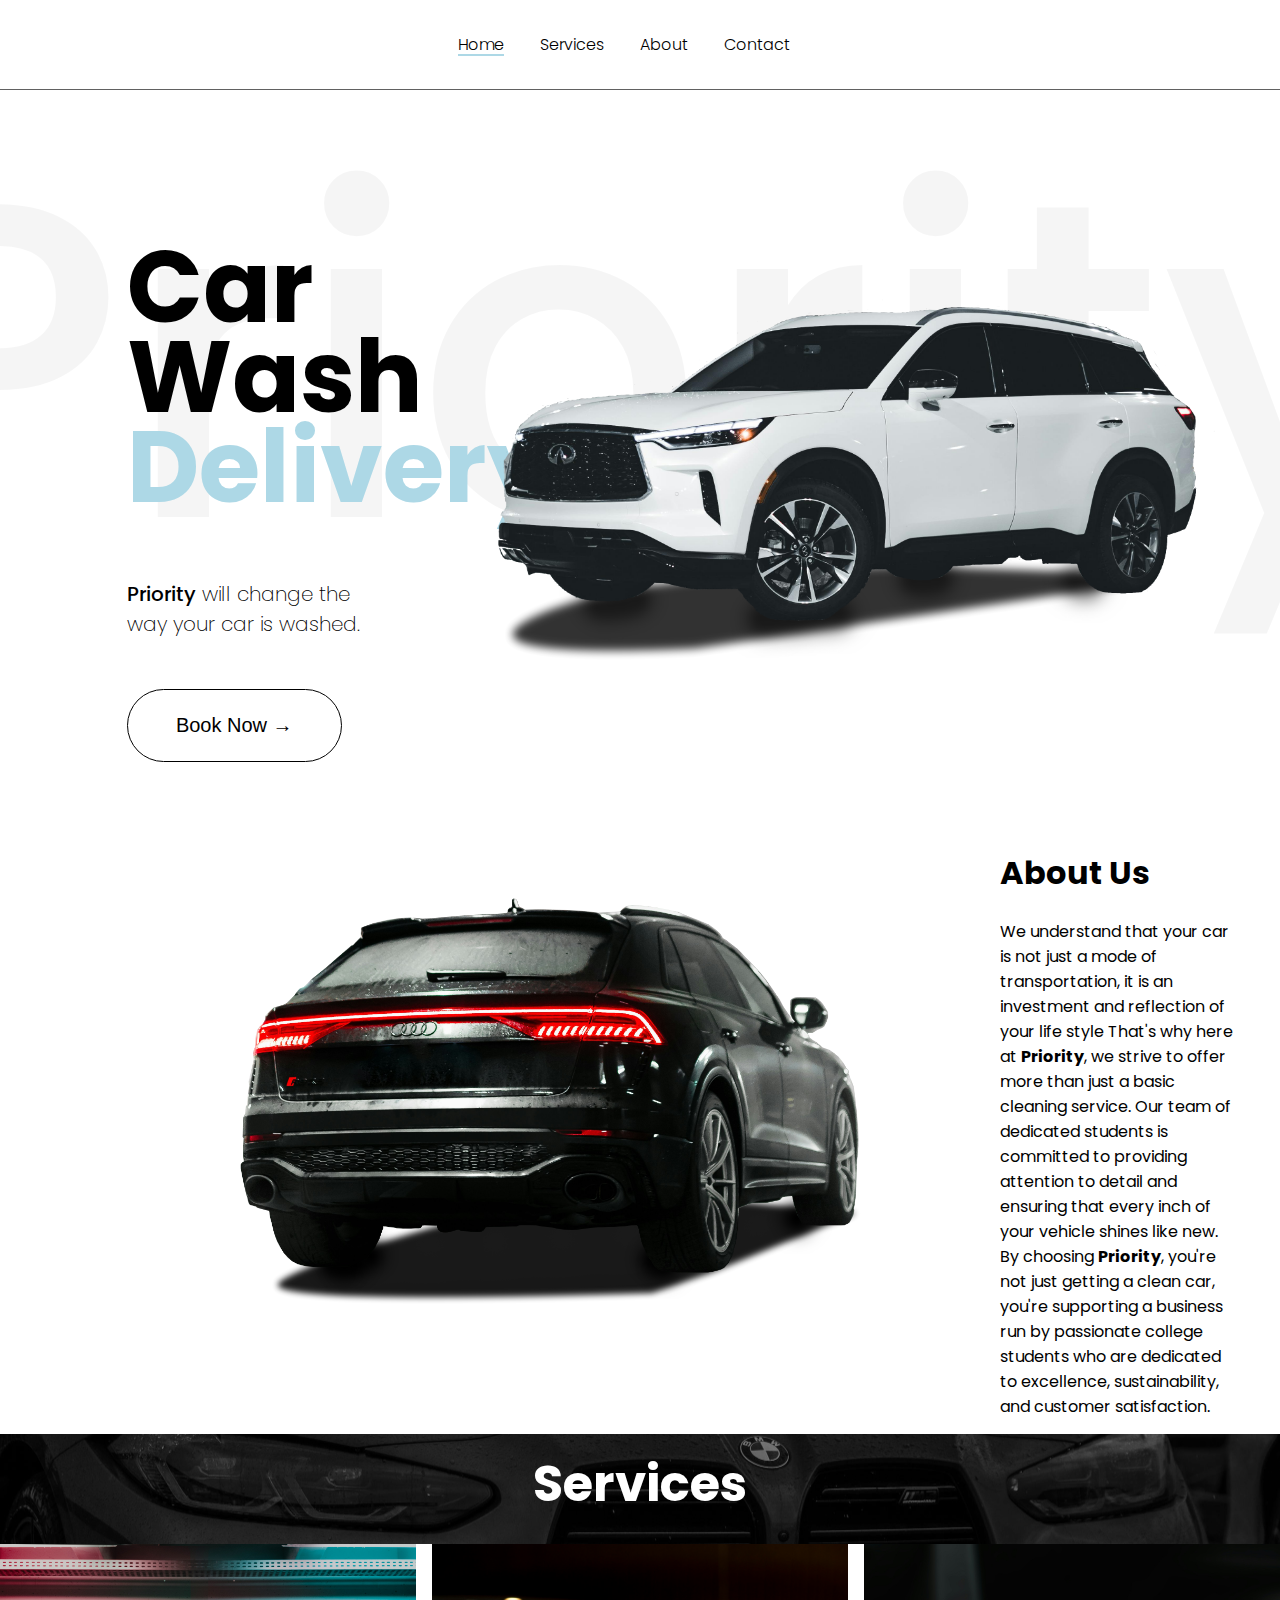
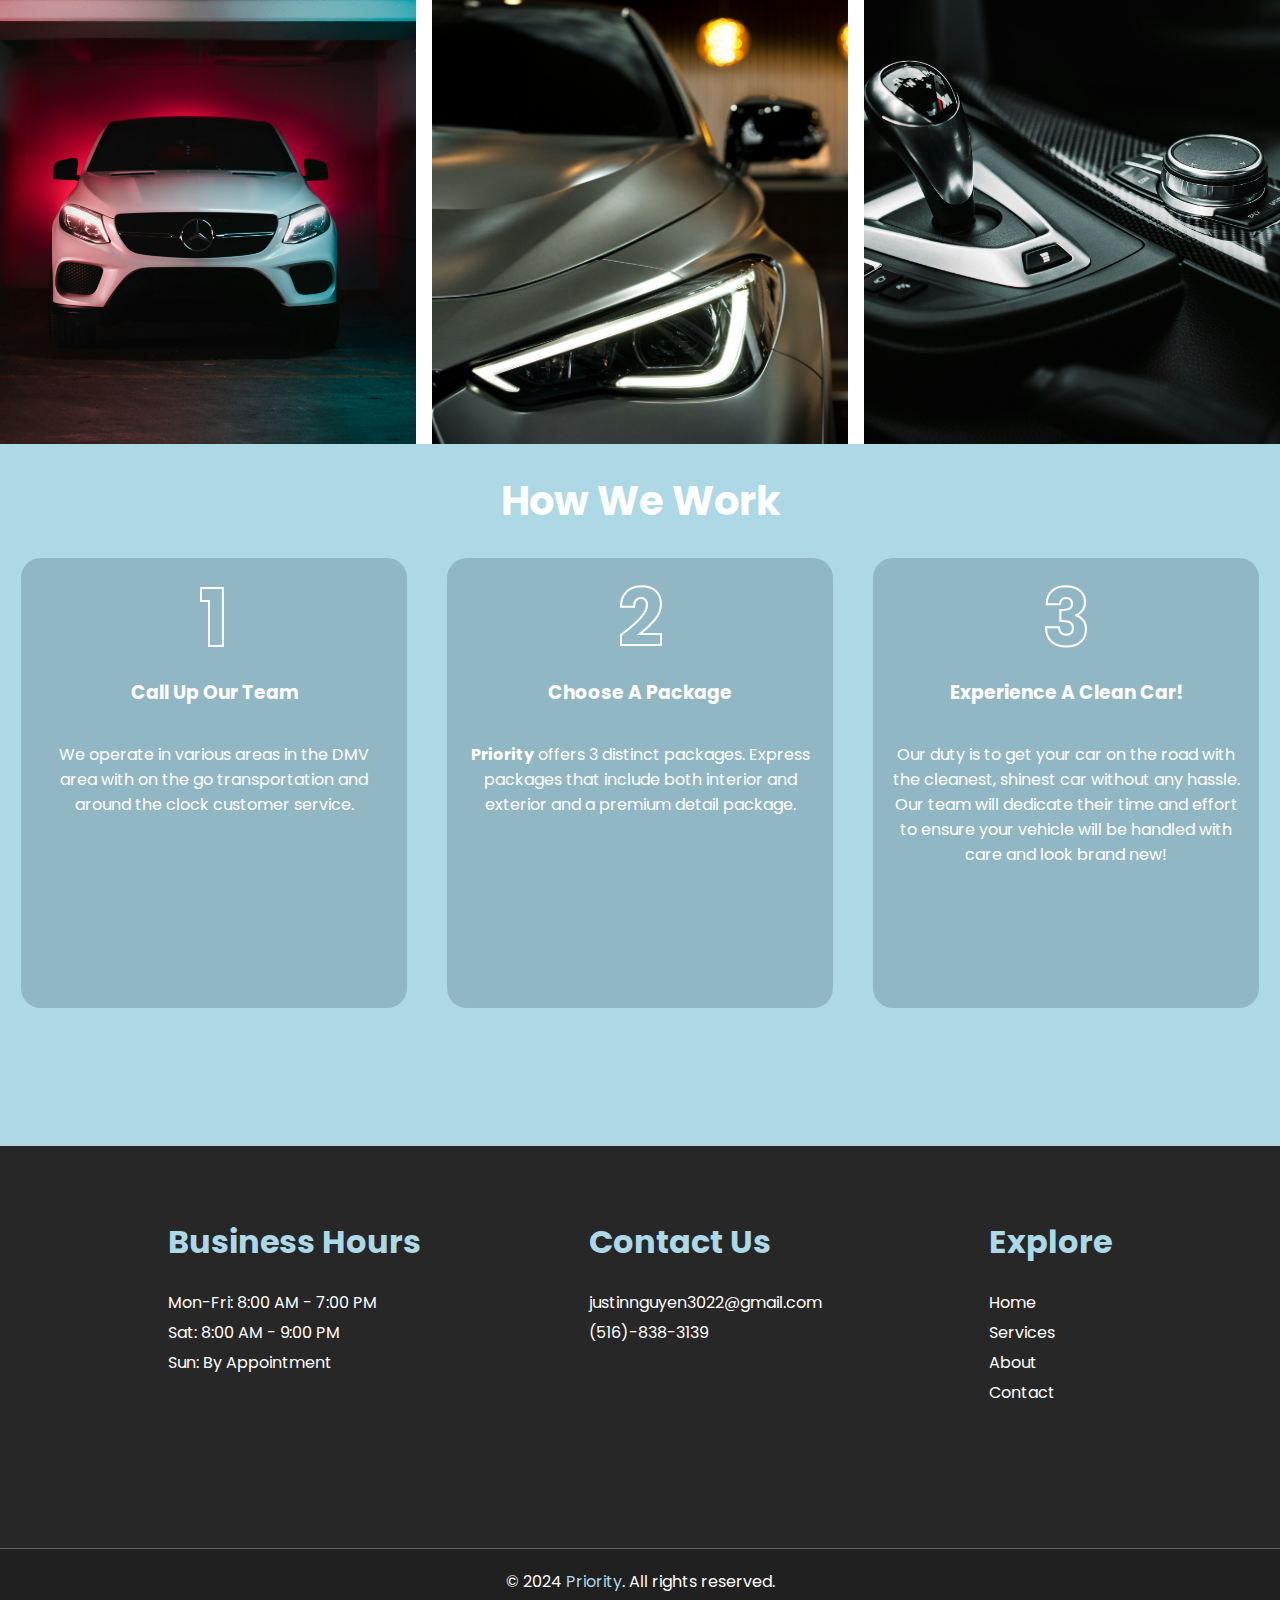
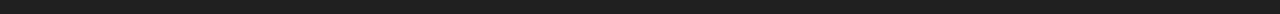
==== index.html @ 7d5b8ecb "Add files via upload" ====
<!DOCTYPE html>
<html lang="en">
<head>
    <meta charset="UTF-8">
    <meta name="viewport" content="width=device-width, initial-scale=1.0">
    <title>Priority Wash</title>
    <link rel="preconnect" href="https://fonts.googleapis.com">
    <link rel="preconnect" href="https://fonts.gstatic.com" crossorigin>
    <link href="https://fonts.googleapis.com/css2?family=Poppins:ital,wght@0,100;0,200;0,300;0,400;0,500;0,600;0,700;0,800;0,900;1,100;1,200;1,300;1,400;1,500;1,600;1,700;1,800;1,900&display=swap" rel="stylesheet">
    <link rel="stylesheet" href="styles.css">
</head>
<body>
    <header class="header">
        <div class="background-text">Priority</div>
        <nav>
            <ul>
                <li class="current"><a href="index.html">Home</a></li>
                <li><a href="pages/service.html">Services</a></li>
                <li><a href="pages/Gallery.html"> About</a></li>
                <li><a href="pages/conatct.html"> Contact</a></li>
            </ul>
        </nav>
        <div class="line"></div>
        <div class="header-container">
            <div class = "header-item">
                <h1>
                    Car Wash <br><span class="delivery-text">Delivery</span>
                </h1>
                <p>
                    <span class="priority">Priority</span> will change the <br>way your car is washed.
                </p>
                <button class="book"> 
                    Book Now &rarr;
                </button>
            </div>
            <div class="header-item">
                <img src="Assets/white-front.png" alt="">
            </div>
        </div>
    </header>
    <section class="about">
        <div class="about-container">
            <div class="about-item">
                <img src="Assets/about-2.png" alt="">
            </div>
            <div class="about-item">
                <h1>
                    About Us
                </h1>
                <p>
                    We understand that your car is not just a mode of transportation, it is an investment and reflection of your life style 
            That's why here at <strong>Priority</strong>, we strive to offer more than just a basic cleaning service. Our team of dedicated students is committed to providing attention to detail and ensuring that every inch of your vehicle shines like new.
            By choosing <Strong>Priority</Strong>, you're not just getting a clean car, you're supporting a business run by passionate college students who are dedicated to excellence, sustainability, and customer satisfaction.
                </p>
            </div>
        </div>
    </section>
    <section class="services">
        <div class="services-header">
            <div class="services-overlay">
                <h1>
                    Services
                </h1>
            </div>
        </div>
        <div class="services-container">
            <div class="services-wrapper">
                <img src="Assets/service1.jpg" alt="">
                <div class="s-overlay">Express Exterior</div>
            </div>
            <div class="services-wrapper">
                <img src="Assets/service2.jpg" alt="">
                <div class="s-overlay">Express Interior</div>
            </div>
            <div class="services-wrapper">
                <img src="Assets/service3.jpg" alt="">
                <div class="s-overlay">Detail</div>
            </div>
        </div>
    </section>
    <section class="process">
        <h1>
            How We Work
        </h1>
        <div class="process-container">
            <div class="process-item">
                <h2>
                    1
                </h2>
                <h3>
                    Call Up Our Team
                </h3>
                <p>
                    We operate in various areas in the DMV area with on the go transportation and around the clock customer service.
                </p>
            </div>
            <div class="process-item">
                <h2>
                    2
                </h2>
                <h3>
                    Choose A Package
                </h3>
                <p>
                    <strong>Priority</strong> offers 3 distinct packages.  Express packages that include both interior and exterior and a premium detail package.
                </p>
            </div>
            <div class="process-item">
                <h2>
                    3
                </h2>
                <h3>
                    Experience A Clean Car!
                </h3>
                <p>
                    Our duty is to get your car on the road with the cleanest, shinest car without any hassle.  Our team will dedicate their time and effort to ensure your vehicle will be handled with care and look brand new!
                </p>
            </div>
        </div>
    </section>
    <footer>
        <div class="footer-container">
            <div class = "business">
                <h1>
                    Business Hours
                </h1>
                <p>
                    <span class="hover-footer">Mon-Fri: 8:00 AM - 7:00 PM <br></span>
                    <span class="hover-footer">Sat: 8:00 AM - 9:00 PM <br></span>
                    <span class="hover-footer">Sun: By Appointment <br></span>
                </p>
            </div>
            <div class ="contact">
                <h1>
                    Contact Us
                </h1>
                <p>
                    <span class="hover-footer">justinnguyen3022@gmail.com <br></span>
                    <span class="hover-footer">(516)-838-3139<br></span>
                </p>
            </div>
            <div class = "explore">
                <h1>
                    Explore
                </h1>
                <p>
                    <span class="hover-footer">Home</span> <br>
                    <span class="hover-footer">Services</span> <br>
                    <span class="hover-footer">About</span> <br>
                    <span class="hover-footer">Contact</span>
                </p>
            </div>
        </div>
        <div class="footer-line"></div>
        <p class="copyright">&copy; 2024 <span class="priority-footer">Priority</span>. All rights reserved.</p>
    </footer>
</body>
</html>
---- styles.css ----
body {
    background: rgb(255, 255, 255);
    color: black;
    font-family: 'Poppins', sans-serif;
    margin: 0;
    padding: 0;
}
ul {
    margin: 0;
    text-align: center;
    padding: 0;
    list-style-type: none;
    padding-bottom: 2rem;
}

li {
    display: inline-block;
    margin-right: 2rem;
    font-weight: 300;
    margin-top: 2rem;
}

ul a {
    text-decoration: none;
    color: rgb(0, 0, 0);
    position: relative;
}

ul a:hover{
    color: lightblue;
}

ul a::after {
    content: '';
    position: absolute;
    width: 100%;
    height: 2px; 
    background-color: lightblue; 
    bottom: 0;
    left: 0;
    transform: scaleX(0);
    transform-origin: bottom right;
    transition: transform 0.5s ease; 
}

ul a:hover::after {
    transform: scaleX(1);
    transform-origin: bottom left;
}

ul li.current a::after {
    transform: scaleX(1);
    transform-origin: bottom left;
}
.line{
    border-bottom: 1px solid rgb(97, 97, 97);
}
.header{
    height: 50rem;
}
.header-container{
    display: flex;
    width: 100%;
}
.header-item{
    flex:1;
    position: relative;
}
.header-item h1{
    padding-left: 30%;
    padding-top: 20%;
    font-size: 100px;
    line-height: 90px;
}
.header-item p{
    padding-left: 30%;
    font-size: 20px;
    padding-bottom: 30px;
    font-weight: 200;
}
.header-item .priority{
    font-weight: 500;
}
.header-item button{
    margin-left: 30%;
    padding: 1.5rem 3rem;
    border-radius: 3rem;
    font-weight: 200;
    font-size: 20px;
    border: 1px solid rgb(0, 0, 0);
    background-color: white;
    transition: all 0.5s;
    cursor: pointer;
}
.header-item button:hover{
    background-color: lightblue;
    color: white;
    border: none;
}
.delivery-text{
    color: lightblue;
}
.header-item img{
    width: 900px;
    padding-top: 20%;
}
.background-text {
    position: absolute;
    top: 40%;
    left: 50%;
    font-size: 450px;
    font-weight: 500;
    transform: translate(-50%, -50%);
    z-index: -1; 
    color: rgba(0, 0, 0, 0.04); 
  }

.about{
    height: 600px;
    background-color: rgb(255, 255, 255);
}
.about-container{
    display: flex;
}
.about-item{
    flex: 1;
}
.about-item h1{
    padding-top: 10%;
}
.about-item p{
    padding-right: 15%;
}
.about-item img{
    width: 1000px;
    padding: 5%;
}


.services{
    background-color: rgb(255, 255, 255);
    height: 610px;
}
.services-header{
    height: 110px;
    background-image: url(Assets/service-header.jpg);
    background-position: center;
    background-size: cover;
    filter: grayscale(100%);
}
.services-overlay{
    width: 100%;
    height: 100%;
    background-color: rgba(0, 0, 0, 0.4); 
    text-align: center;
    color: white;
}
.services-overlay h1{
    font-size: 50px;
    padding-top: 1%;
}
.services-container{
    display: grid;
    grid-template-columns: repeat(3,1fr);
    gap: 1rem;
}

.services-wrapper{
    position: relative;
}
.services-wrapper img {
    width: 100%;
    height: 500px;
    object-fit: cover;
}
.s-overlay {
    position: absolute;
    top: 0;
    left: 0;
    width: 100%;
    height: 500px;
    background-color: rgba(0, 0, 0, 0.7); 
    color: white;
    display: flex;
    justify-content: center;
    align-items: center;
    font-size: 20px;
    font-weight: 700;
    opacity: 0; 
    transition: all 0.4s ease;
}
.services-wrapper:hover .s-overlay {
    opacity: 1; 
}

.process{
    height: 700px;
    background-color: lightblue;
    color: white;
    padding: 1px;
}
.process h1{
    text-align: center;
    font-size: 40px;
}
.process-container{
    display: flex;
}
.process-item{
    flex: 1;
    height: 450px;
    margin: 0 20px;
    border-radius: 20px;
    background-color: rgb(145, 183, 196);
    text-align: center;
    transition: all 0.5s;
}
.process h2{
    font-size: 80px;
    font-weight: 700;
    color: transparent;
    -webkit-text-stroke: 2px white;
    margin: 0;
}
.process h3{
    margin: 0;
}
.process p{
    padding: 5%;
}
.process-item:hover{
    transform: scale(1.1);
}


.footer-container{
    height: 350px;
    background-color: rgb(39, 39, 39);
    padding: 1px;
    color: white;
    display: flex;
    justify-content: space-evenly;
    padding-top: 4%;
}
.hover-footer{
    transition: all 0.3s;
}
.hover-footer:hover{
    color: lightblue;
}
.business h1{
    color: lightblue;
}
.business p{
    color: white;
    line-height: 30px;
}
.contact h1{
    color: lightblue;
}
.contact p{
    color: white;
    line-height: 30px;
}
.explore h1{
    color: lightblue;
}
.explore p{
    color: white;
    line-height: 30px;
}
.copyright{
    text-align: center;
    margin: 0 auto;
    padding: 20px;
    background-color: rgb(32, 32, 32);
    color: white;
}
.priority-footer{
    color: lightblue;
}
.footer-line{
    border-bottom: 1px solid rgb(97, 97, 97);
}
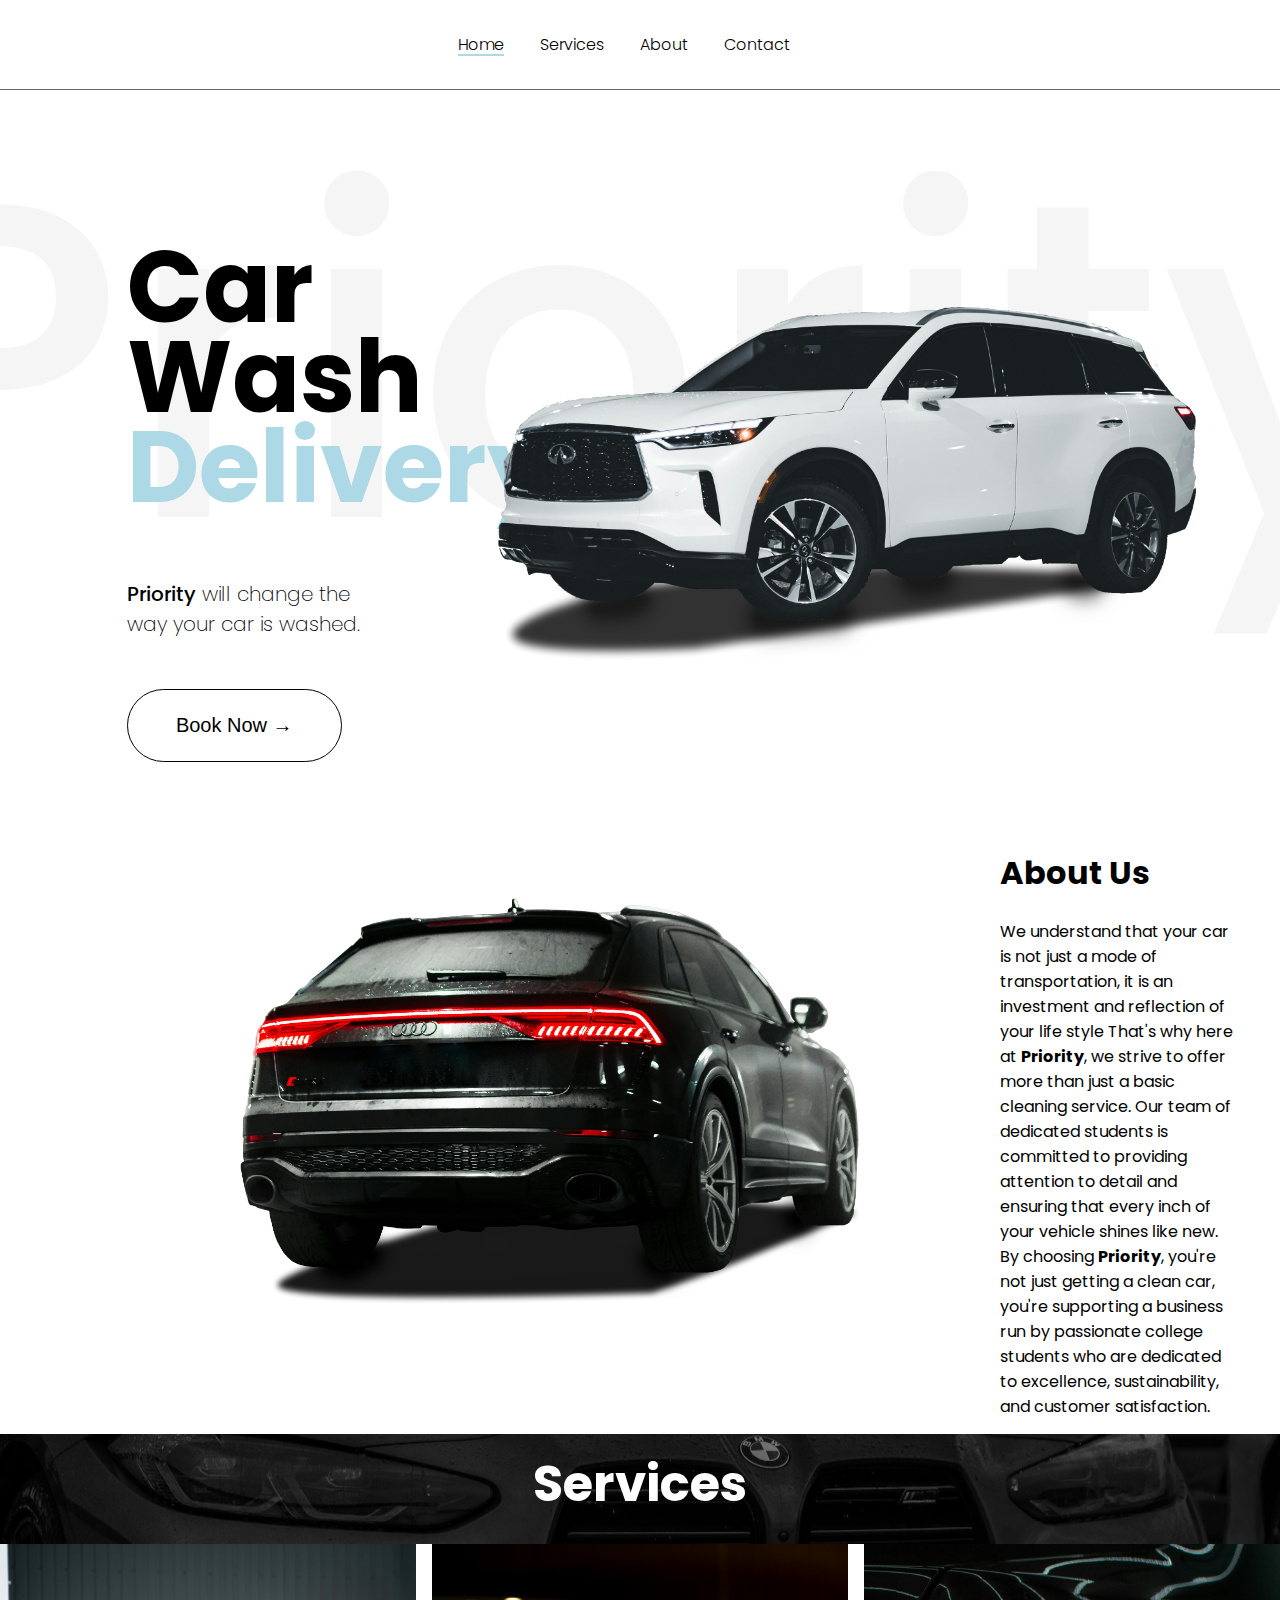
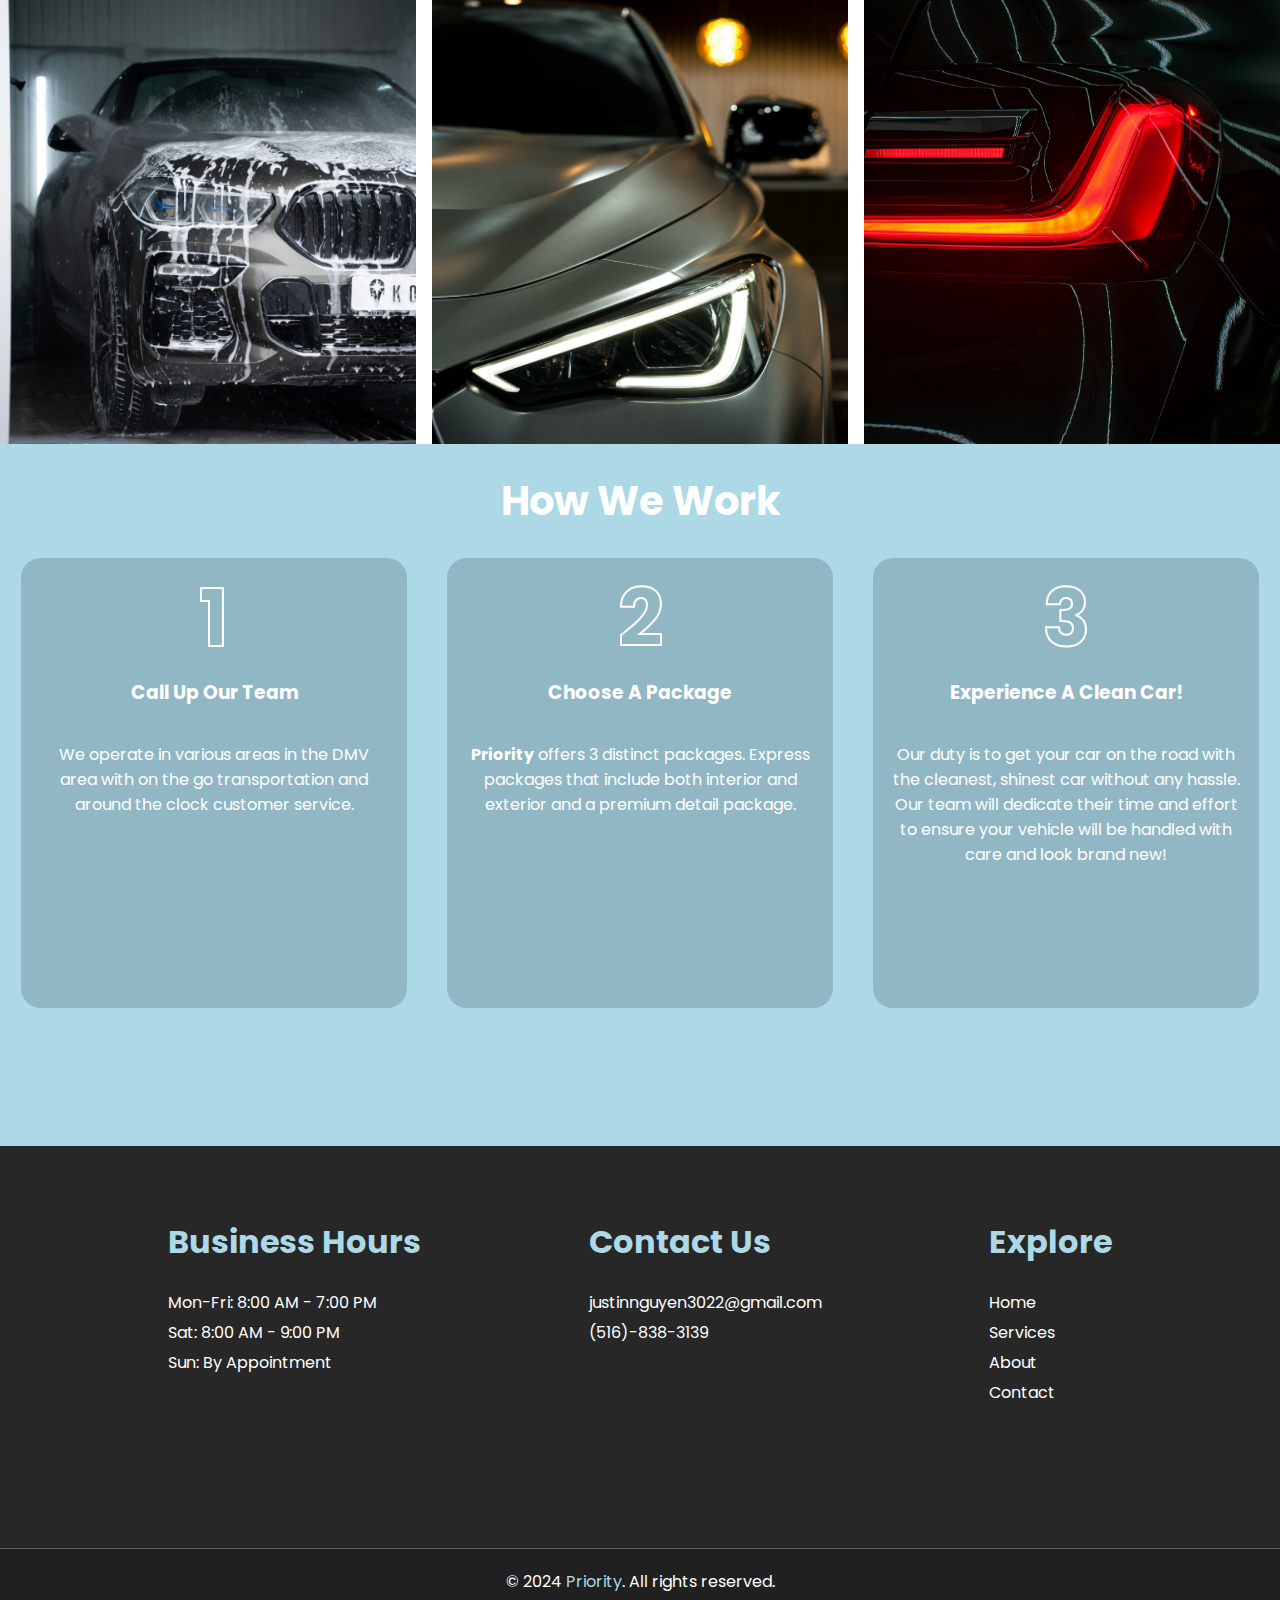
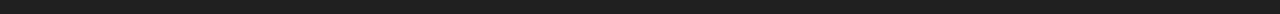
==== commit 184c9ba9: "Add files via upload" ====
--- a/index.html
+++ b/index.html
@@ -15,9 +15,9 @@
         <nav>
             <ul>
                 <li class="current"><a href="index.html">Home</a></li>
-                <li><a href="pages/service.html">Services</a></li>
-                <li><a href="pages/Gallery.html"> About</a></li>
-                <li><a href="pages/conatct.html"> Contact</a></li>
+                <li><a href="pages/services/services.html">Services</a></li>
+                <li><a href="pages/about/about.html"> About</a></li>
+                <li><a href="pages/book/book.html"> Contact</a></li>
             </ul>
         </nav>
         <div class="line"></div>
@@ -29,7 +29,7 @@
                 <p>
                     <span class="priority">Priority</span> will change the <br>way your car is washed.
                 </p>
-                <button class="book"> 
+                <button class="book" onclick="window.location.href='pages/book/book.html'"> 
                     Book Now &rarr;
                 </button>
             </div>
--- a/styles.css
+++ b/styles.css
@@ -57,6 +57,8 @@
 }
 .header{
     height: 50rem;
+    justify-content: center;
+    align-items: center;
 }
 .header-container{
     display: flex;
@@ -67,13 +69,15 @@
     position: relative;
 }
 .header-item h1{
-    padding-left: 30%;
     padding-top: 20%;
+    text-align: left;
+    margin-left: 30%;
     font-size: 100px;
     line-height: 90px;
 }
 .header-item p{
-    padding-left: 30%;
+    text-align: left;
+    margin-left: 30%;
     font-size: 20px;
     padding-bottom: 30px;
     font-weight: 200;
@@ -281,4 +285,240 @@
 }
 .footer-line{
     border-bottom: 1px solid rgb(97, 97, 97);
+}
+@media screen and (max-width: 900px){
+    .header{
+        height: 50rem;
+    }
+    .header-container{
+        display: flex;
+        flex-direction: column;
+        width: 100%;
+    }
+    .header-item{
+        flex:1;
+        position: relative;
+        text-align: center;
+        justify-content: center;
+    }
+    .header-item h1{
+        padding-top: 10%;
+        font-size: 50px;
+        text-align: center;
+        line-height: 45px
+    }
+    .header-item p{
+        font-size: 10%;
+        padding-bottom: 30px;
+        font-weight: 200;
+        font-size: 15px;
+        text-align: center;
+    }
+    .header-item .priority{
+        font-weight: 500;
+    }
+    .header-item button{
+        padding: 0.75rem 1.5rem;
+        border-radius: 3rem;
+        font-weight: 200;
+        font-size: 15px;
+        border: 1px solid rgb(0, 0, 0);
+        background-color: white;
+        transition: all 0.5s;
+        cursor: pointer;
+    }
+    .header-item button:hover{
+        background-color: lightblue;
+        color: white;
+        border: none;
+    }
+    .delivery-text{
+        color: lightblue;
+    }
+    .header-item img{
+        width: 350px;
+        padding-top: 20%;
+    }
+    .background-text {
+        position: absolute;
+        top: 40%;
+        left: 50%;
+        font-size: 110px;
+        font-weight: 500;
+        transform: translate(-50%, -50%);
+        z-index: -1; 
+        color: rgba(0, 0, 0, 0.04); 
+      }
+
+      .about{
+        height: 600px;
+        background-color: rgb(255, 255, 255);
+    }
+    .about-container{
+        display: flex;
+        flex-direction: column;
+    }
+    .about-item{
+        flex: 1;
+        text-align: center;
+        justify-content: center;
+    }
+    .about-item h1{
+        font-size: 15px;
+    }
+    .about-item p{
+        font-size: 15px;
+    }
+    .about-item img{
+        width: 400px;
+    }
+
+
+    .services{
+        background-color: rgb(255, 255, 255);
+        height: 1000px;
+    }
+    .services-header{
+        height: 110px;
+        background-image: url(Assets/service-header.jpg);
+        background-position: center;
+        background-size: cover;
+        filter: grayscale(100%);
+    }
+    .services-overlay{
+        width: 100%;
+        height: 100%;
+        background-color: rgba(0, 0, 0, 0.4); 
+        text-align: center;
+        color: white;
+    }
+    .services-overlay h1{
+        font-size: 50px;
+        padding-top: 1%;
+    }
+    .services-container{
+        display: grid;
+        grid-template-columns: repeat(1,1fr);
+        gap: 1px;
+    }
+    
+    .services-wrapper{
+        position: relative;
+    }
+    .services-wrapper img {
+        width: 100%;
+        height: 300px;
+        object-fit: cover;
+    }
+    .s-overlay {
+        position: absolute;
+        top: 0;
+        left: 0;
+        width: 100%;
+        height: 300px;
+        background-color: rgba(0, 0, 0, 0.7); 
+        color: white;
+        display: flex;
+        justify-content: center;
+        align-items: center;
+        font-size: 20px;
+        font-weight: 700;
+        opacity: 0; 
+        transition: all 0.4s ease;
+    }
+    .services-wrapper:hover .s-overlay {
+        opacity: 1; 
+    }
+    
+    .process{
+        height: 1220px;
+        background-color: lightblue;
+        color: white;
+        padding: 1px;
+    }
+    .process h1{
+        text-align: center;
+        font-size: 40px;
+    }
+    .process-container{
+        display: flex;
+        flex-direction: column;
+    }
+    .process-item{
+        flex: 1;
+        height: 450px;
+        margin: 0 20px;
+        border-radius: 20px;
+        background-color: rgb(145, 183, 196);
+        text-align: center;
+        margin: 20px;
+        transition: all 0.5s;
+    }
+    .process h2{
+        font-size: 80px;
+        font-weight: 700;
+        color: transparent;
+        -webkit-text-stroke: 2px white;
+        margin: 0;
+    }
+    .process h3{
+        margin: 0;
+    }
+    .process p{
+        padding: 5%;
+    }
+    .process-item:hover{
+        transform: scale(1.1);
+    }
+
+    .footer-container{
+        height: 600px;
+        background-color: rgb(39, 39, 39);
+        padding: 1px;
+        color: white;
+        display: flex;
+        flex-direction: column;
+        justify-content: space-evenly;
+        padding-top: 4%;
+    }
+    .hover-footer{
+        transition: all 0.3s;
+    }
+    .hover-footer:hover{
+        color: lightblue;
+    }
+    .business h1{
+        color: lightblue;
+    }
+    .business p{
+        color: white;
+        line-height: 30px;
+    }
+    .contact h1{
+        color: lightblue;
+    }
+    .contact p{
+        color: white;
+        line-height: 30px;
+    }
+    .explore h1{
+        color: lightblue;
+    }
+    .explore p{
+        color: white;
+        line-height: 30px;
+    }
+    .copyright{
+        text-align: center;
+        margin: 0 auto;
+        padding: 20px;
+        background-color: rgb(32, 32, 32);
+        color: white;
+    }
+    .priority-footer{
+        color: lightblue;
+    }
+    .footer-line{
+        border-bottom: 1px solid rgb(97, 97, 97);
+    }
 }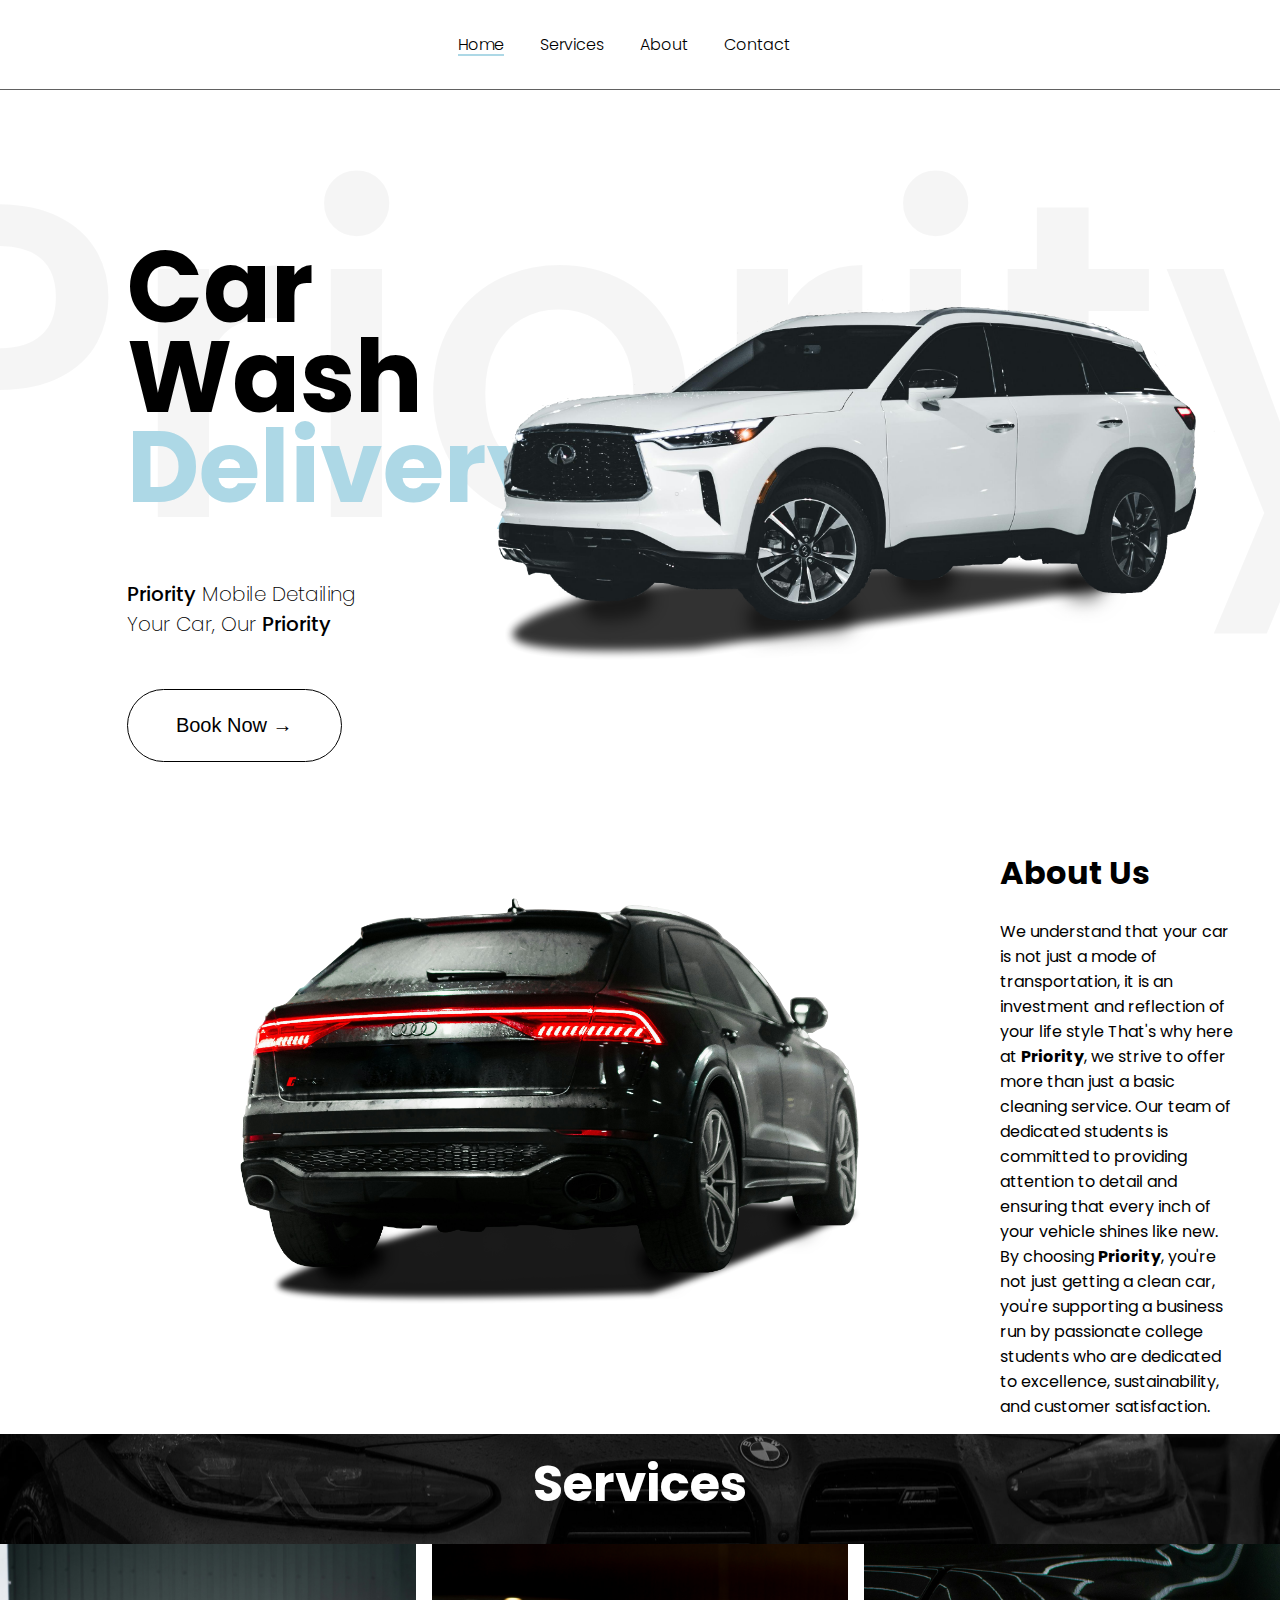
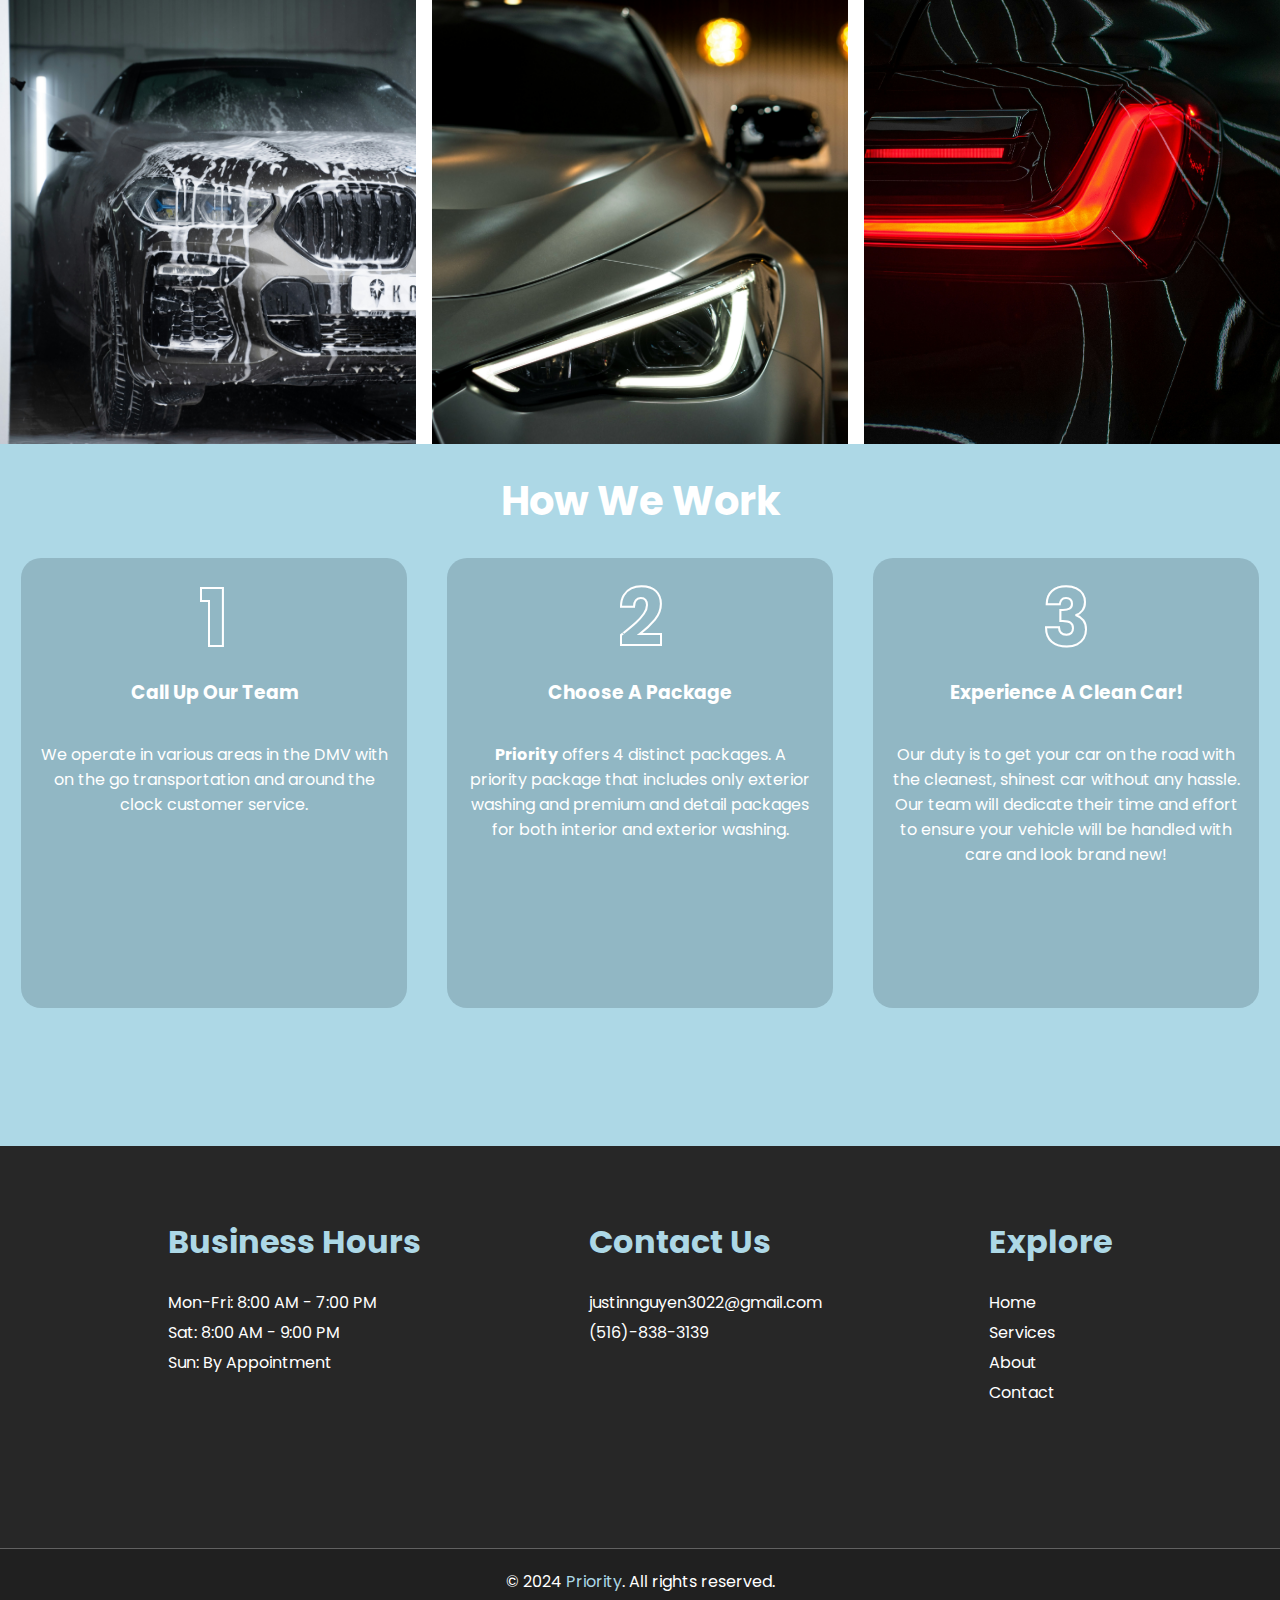
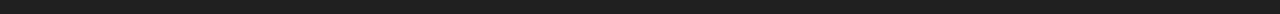
==== commit 0767802f: "Add files via upload" ====
--- a/index.html
+++ b/index.html
@@ -27,7 +27,7 @@
                     Car Wash <br><span class="delivery-text">Delivery</span>
                 </h1>
                 <p>
-                    <span class="priority">Priority</span> will change the <br>way your car is washed.
+                    <span class="priority">Priority</span> Mobile Detailing <br> Your Car, Our <span class="priority">Priority</span>
                 </p>
                 <button class="book" onclick="window.location.href='pages/book/book.html'"> 
                     Book Now &rarr;
@@ -66,15 +66,15 @@
         <div class="services-container">
             <div class="services-wrapper">
                 <img src="Assets/service1.jpg" alt="">
-                <div class="s-overlay">Express Exterior</div>
+                <button class="s-overlay" onclick="window.location.href='pages/services/services.html'">Priority Exterior</button>
             </div>
             <div class="services-wrapper">
                 <img src="Assets/service2.jpg" alt="">
-                <div class="s-overlay">Express Interior</div>
+                <button class="s-overlay" onclick="window.location.href='pages/services/services.html'">Premium Wash</button>
             </div>
             <div class="services-wrapper">
                 <img src="Assets/service3.jpg" alt="">
-                <div class="s-overlay">Detail</div>
+                <button class="s-overlay" onclick="window.location.href='pages/services/services.html'">Detail</button>
             </div>
         </div>
     </section>
@@ -91,7 +91,7 @@
                     Call Up Our Team
                 </h3>
                 <p>
-                    We operate in various areas in the DMV area with on the go transportation and around the clock customer service.
+                    We operate in various areas in the DMV with on the go transportation and around the clock customer service.
                 </p>
             </div>
             <div class="process-item">
@@ -102,7 +102,7 @@
                     Choose A Package
                 </h3>
                 <p>
-                    <strong>Priority</strong> offers 3 distinct packages.  Express packages that include both interior and exterior and a premium detail package.
+                    <strong>Priority</strong> offers 4 distinct packages.  A priority package that includes only exterior washing and premium and detail packages for both interior and exterior washing.
                 </p>
             </div>
             <div class="process-item">
--- a/styles.css
+++ b/styles.css
@@ -178,6 +178,8 @@
     object-fit: cover;
 }
 .s-overlay {
+    border: none;
+    cursor: pointer;
     position: absolute;
     top: 0;
     left: 0;
@@ -411,6 +413,8 @@
         object-fit: cover;
     }
     .s-overlay {
+        border: none;
+        cursor: pointer;
         position: absolute;
         top: 0;
         left: 0;
@@ -423,7 +427,7 @@
         align-items: center;
         font-size: 20px;
         font-weight: 700;
-        opacity: 0; 
+        opacity: 1; 
         transition: all 0.4s ease;
     }
     .services-wrapper:hover .s-overlay {
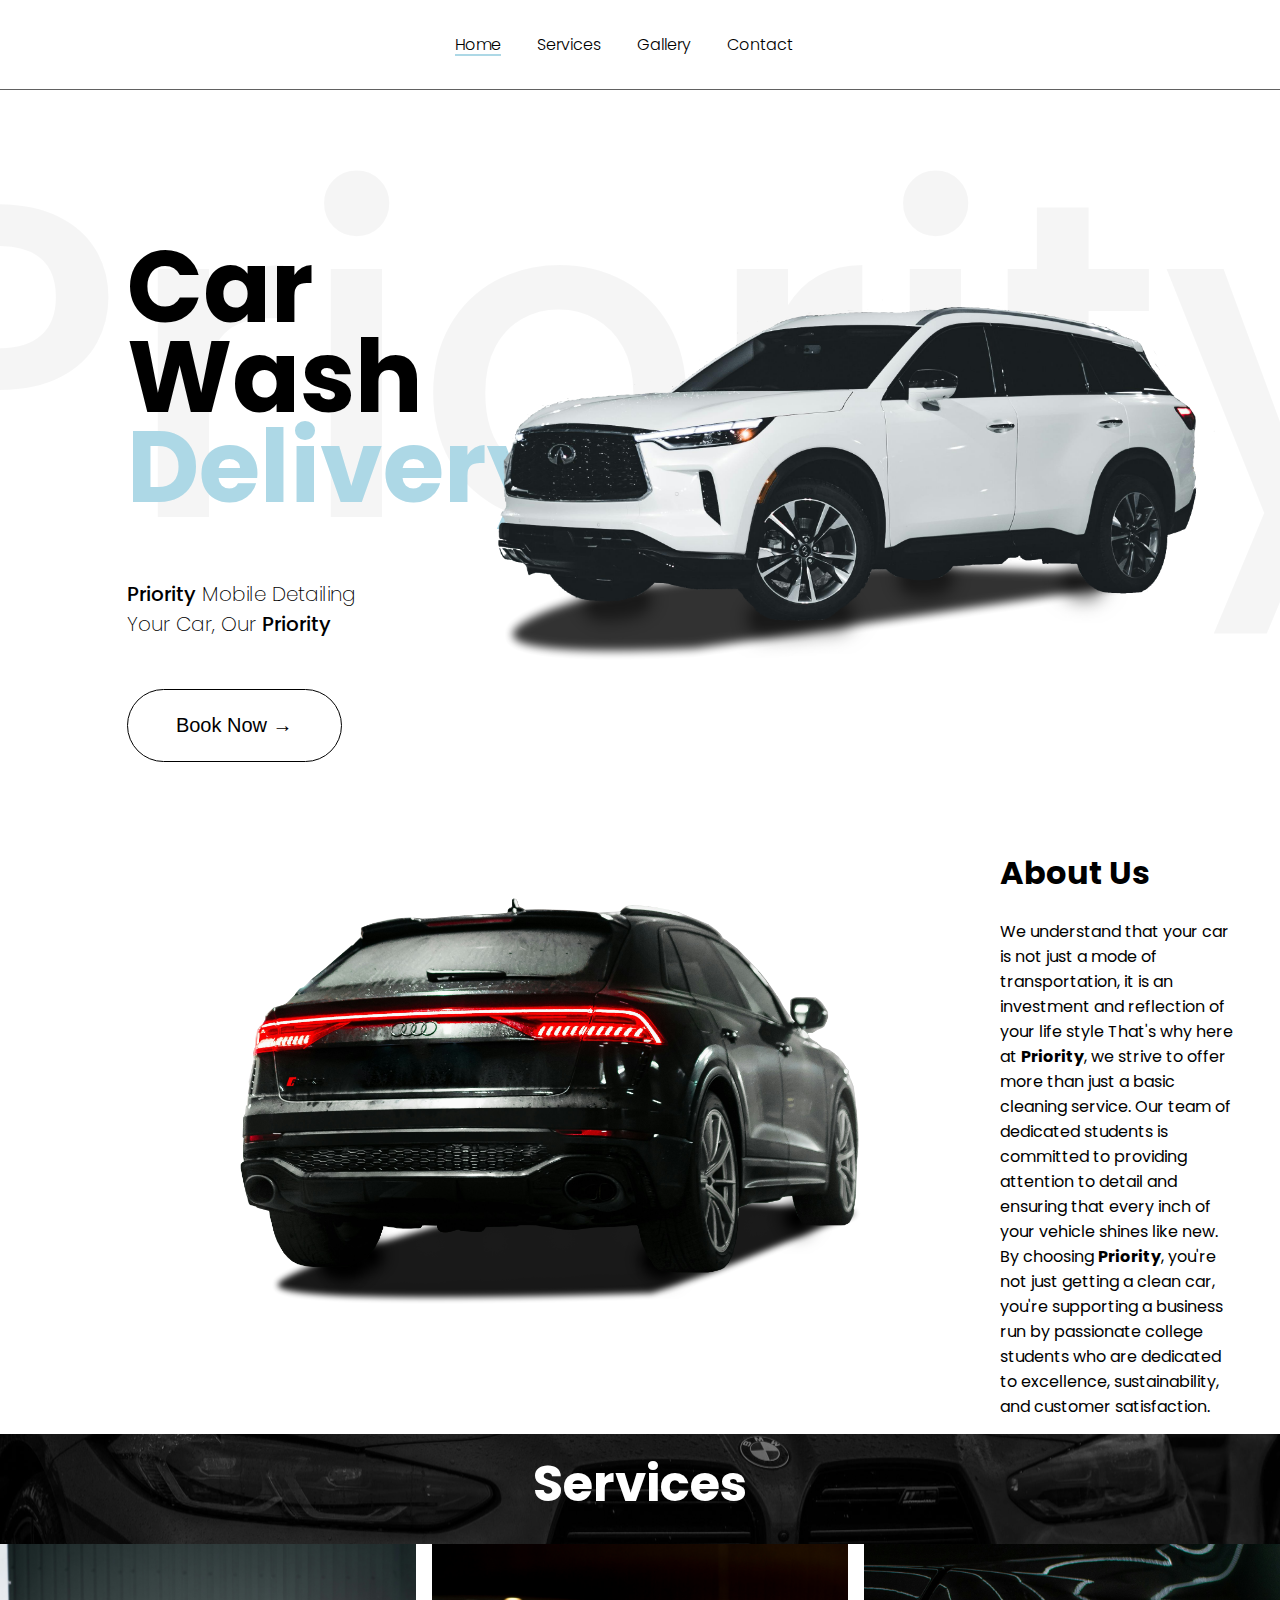
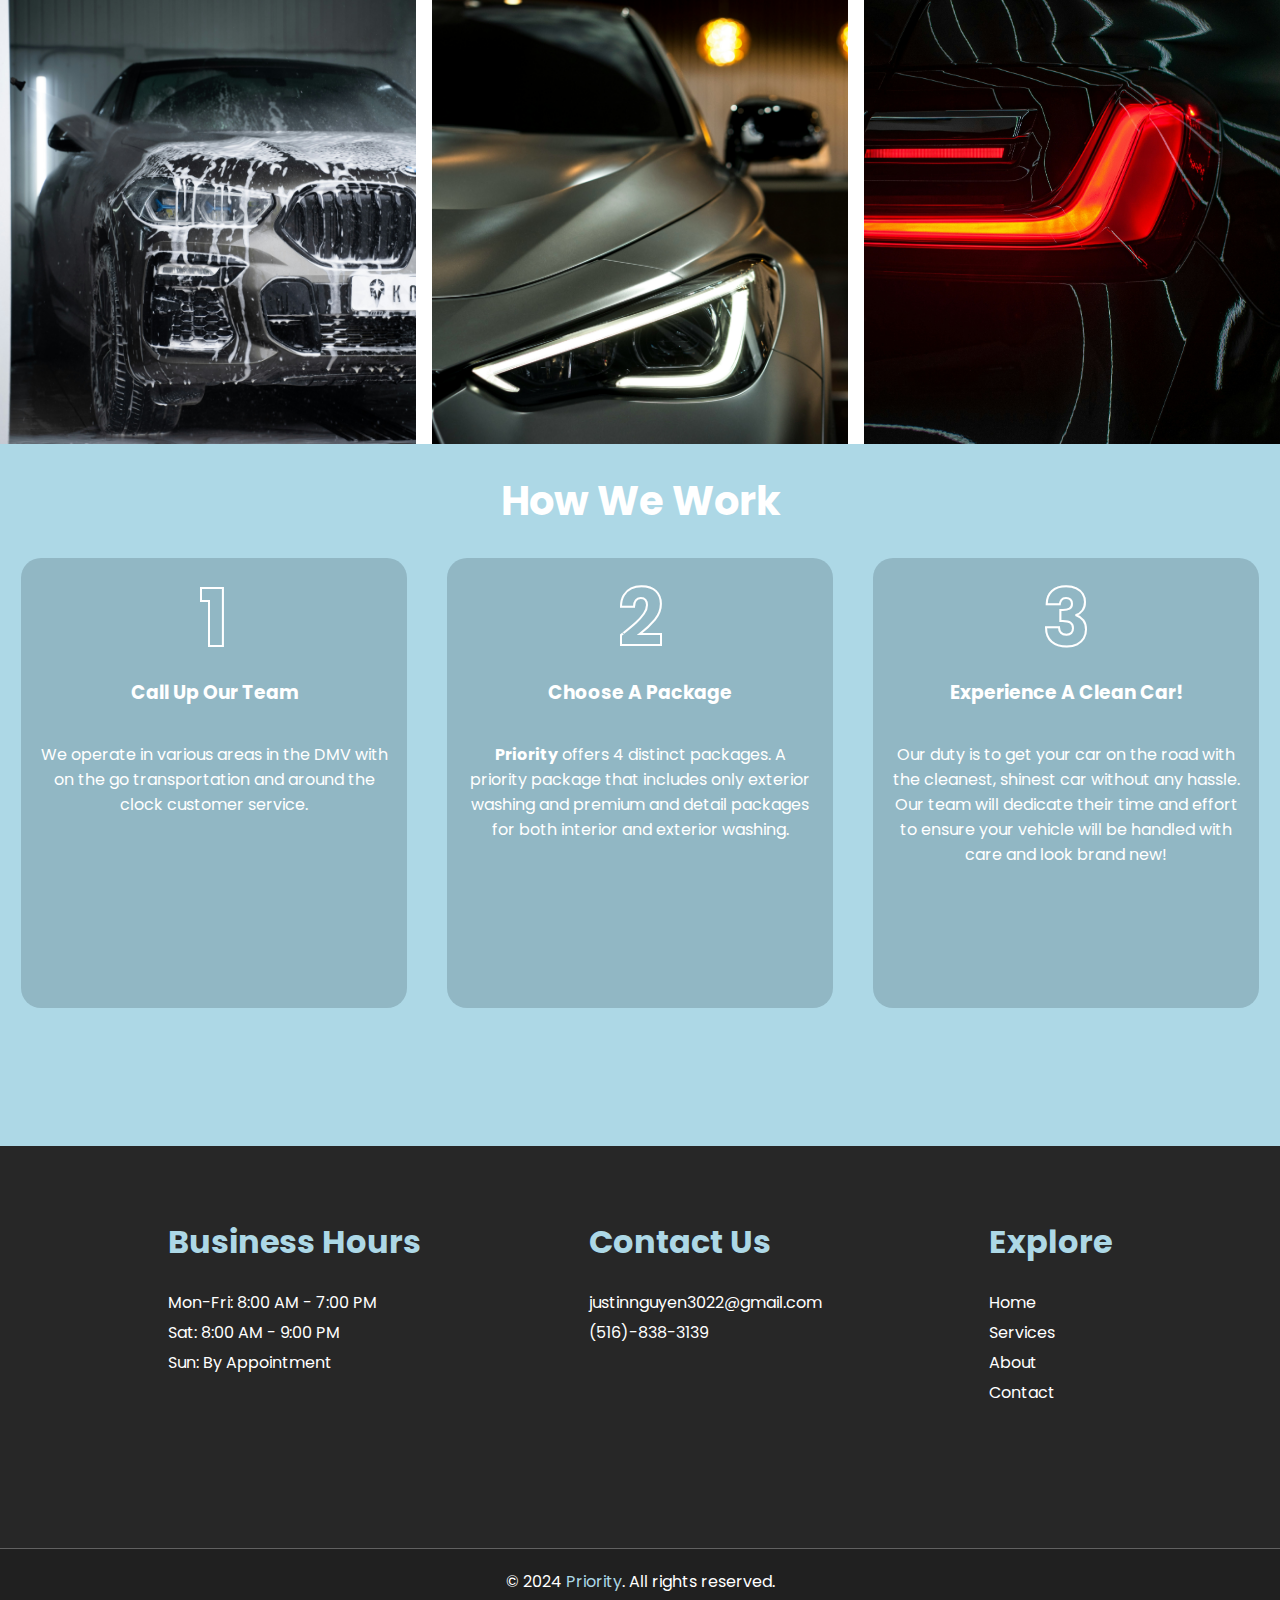
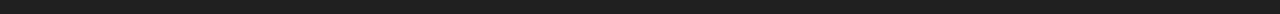
==== commit 0185ec0b: "Add files via upload" ====
--- a/index.html
+++ b/index.html
@@ -16,7 +16,7 @@
             <ul>
                 <li class="current"><a href="index.html">Home</a></li>
                 <li><a href="pages/services/services.html">Services</a></li>
-                <li><a href="pages/about/about.html"> About</a></li>
+                <li><a href="pages/about/about.html"> Gallery</a></li>
                 <li><a href="pages/book/book.html"> Contact</a></li>
             </ul>
         </nav>
--- a/styles.css
+++ b/styles.css
@@ -288,9 +288,9 @@
 .footer-line{
     border-bottom: 1px solid rgb(97, 97, 97);
 }
-@media screen and (max-width: 900px){
+@media screen and (max-width: 600px){
     .header{
-        height: 50rem;
+        height: 40rem;
     }
     .header-container{
         display: flex;
@@ -307,6 +307,7 @@
         padding-top: 10%;
         font-size: 50px;
         text-align: center;
+        margin-left: 0;
         line-height: 45px
     }
     .header-item p{
@@ -314,6 +315,7 @@
         padding-bottom: 30px;
         font-weight: 200;
         font-size: 15px;
+        margin-left: 0;
         text-align: center;
     }
     .header-item .priority{
@@ -327,6 +329,7 @@
         border: 1px solid rgb(0, 0, 0);
         background-color: white;
         transition: all 0.5s;
+        margin-left: 0;
         cursor: pointer;
     }
     .header-item button:hover{
@@ -343,7 +346,7 @@
     }
     .background-text {
         position: absolute;
-        top: 40%;
+        top: 20%;
         left: 50%;
         font-size: 110px;
         font-weight: 500;
@@ -353,7 +356,7 @@
       }
 
       .about{
-        height: 600px;
+        height: 400px;
         background-color: rgb(255, 255, 255);
     }
     .about-container{
@@ -364,15 +367,20 @@
         flex: 1;
         text-align: center;
         justify-content: center;
+        place-items: center;
     }
     .about-item h1{
         font-size: 15px;
+        margin: 0;
+        padding: 0;
     }
     .about-item p{
         font-size: 15px;
+        padding-left: 10%;
+        padding-right: 10%;
     }
     .about-item img{
-        width: 400px;
+        width: 0px;
     }
 
 
@@ -427,7 +435,7 @@
         align-items: center;
         font-size: 20px;
         font-weight: 700;
-        opacity: 1; 
+        opacity: 0; 
         transition: all 0.4s ease;
     }
     .services-wrapper:hover .s-overlay {
@@ -447,11 +455,11 @@
     .process-container{
         display: flex;
         flex-direction: column;
+        width: 100%;
     }
     .process-item{
         flex: 1;
         height: 450px;
-        margin: 0 20px;
         border-radius: 20px;
         background-color: rgb(145, 183, 196);
         text-align: center;
@@ -525,4 +533,497 @@
     .footer-line{
         border-bottom: 1px solid rgb(97, 97, 97);
     }
+}
+    @media (min-width: 601px) and (max-width: 899px){
+        .header{
+            height: 40rem;
+        }
+        .header-container{
+            display: flex;
+            flex-direction: column;
+            width: 100%;
+        }
+        .header-item{
+            flex:1;
+            position: relative;
+            text-align: center;
+            justify-content: center;
+        }
+        .header-item h1{
+            padding-top: 10%;
+            font-size: 50px;
+            text-align: center;
+            margin-left: 0;
+            line-height: 45px
+        }
+        .header-item p{
+            font-size: 10%;
+            padding-bottom: 30px;
+            font-weight: 200;
+            font-size: 15px;
+            margin-left: 0;
+            text-align: center;
+        }
+        .header-item .priority{
+            font-weight: 500;
+        }
+        .header-item button{
+            padding: 0.75rem 1.5rem;
+            border-radius: 3rem;
+            font-weight: 200;
+            font-size: 15px;
+            border: 1px solid rgb(0, 0, 0);
+            background-color: white;
+            transition: all 0.5s;
+            margin-left: 0;
+            cursor: pointer;
+        }
+        .header-item button:hover{
+            background-color: lightblue;
+            color: white;
+            border: none;
+        }
+        .delivery-text{
+            color: lightblue;
+        }
+        .header-item img{
+            width: 350px;
+            padding-top: 10%;
+        }
+        .background-text {
+            position: absolute;
+            top: 20%;
+            left: 50%;
+            font-size: 110px;
+            font-weight: 500;
+            transform: translate(-50%, -50%);
+            z-index: -1; 
+            color: rgba(0, 0, 0, 0.04); 
+          }
+    
+          .about{
+            height: 300px;
+            background-color: rgb(255, 255, 255);
+        }
+        .about-container{
+            display: flex;
+            flex-direction: column;
+        }
+        .about-item{
+            flex: 1;
+            text-align: center;
+            justify-content: center;
+            place-items: center;
+        }
+        .about-item h1{
+            font-size: 15px;
+            margin: 0;
+            padding: 0;
+        }
+        .about-item p{
+            font-size: 15px;
+            margin: 0;
+            padding-top: 3%;
+            padding-left: 10%;
+            padding-right: 10%;
+        }
+        .about-item img{
+            width: 0px;
+        }
+    
+    
+        .services{
+            background-color: rgb(255, 255, 255);
+            height: 1000px;
+        }
+        .services-header{
+            height: 110px;
+            background-image: url(Assets/service-header.jpg);
+            background-position: center;
+            background-size: cover;
+            filter: grayscale(100%);
+        }
+        .services-overlay{
+            width: 100%;
+            height: 100%;
+            background-color: rgba(0, 0, 0, 0.4); 
+            text-align: center;
+            color: white;
+        }
+        .services-overlay h1{
+            font-size: 50px;
+            padding-top: 1%;
+        }
+        .services-container{
+            display: grid;
+            grid-template-columns: repeat(1,1fr);
+            gap: 1px;
+        }
+        
+        .services-wrapper{
+            position: relative;
+        }
+        .services-wrapper img {
+            width: 100%;
+            height: 300px;
+            object-fit: cover;
+        }
+        .s-overlay {
+            border: none;
+            cursor: pointer;
+            position: absolute;
+            top: 0;
+            left: 0;
+            width: 100%;
+            height: 300px;
+            background-color: rgba(0, 0, 0, 0.7); 
+            color: white;
+            display: flex;
+            justify-content: center;
+            align-items: center;
+            font-size: 20px;
+            font-weight: 700;
+            opacity: 0; 
+            transition: all 0.4s ease;
+        }
+        .services-wrapper:hover .s-overlay {
+            opacity: 1; 
+        }
+        
+        .process{
+            height: 1220px;
+            background-color: lightblue;
+            color: white;
+            padding: 1px;
+        }
+        .process h1{
+            text-align: center;
+            font-size: 40px;
+        }
+        .process-container{
+            display: flex;
+            flex-direction: column;
+            width: 100%;
+        }
+        .process-item{
+            flex: 1;
+            height: 450px;
+            border-radius: 20px;
+            background-color: rgb(145, 183, 196);
+            text-align: center;
+            margin: 20px;
+            transition: all 0.5s;
+        }
+        .process h2{
+            font-size: 80px;
+            font-weight: 700;
+            color: transparent;
+            -webkit-text-stroke: 2px white;
+            margin: 0;
+        }
+        .process h3{
+            margin: 0;
+        }
+        .process p{
+            padding: 5%;
+        }
+        .process-item:hover{
+            transform: scale(1.1);
+        }
+    
+        .footer-container{
+            height: 600px;
+            background-color: rgb(39, 39, 39);
+            padding: 1px;
+            color: white;
+            display: flex;
+            flex-direction: column;
+            justify-content: space-evenly;
+            padding-top: 4%;
+        }
+        .hover-footer{
+            transition: all 0.3s;
+        }
+        .hover-footer:hover{
+            color: lightblue;
+        }
+        .business h1{
+            color: lightblue;
+        }
+        .business p{
+            color: white;
+            line-height: 30px;
+        }
+        .contact h1{
+            color: lightblue;
+        }
+        .contact p{
+            color: white;
+            line-height: 30px;
+        }
+        .explore h1{
+            color: lightblue;
+        }
+        .explore p{
+            color: white;
+            line-height: 30px;
+        }
+        .copyright{
+            text-align: center;
+            margin: 0 auto;
+            padding: 20px;
+            background-color: rgb(32, 32, 32);
+            color: white;
+        }
+        .priority-footer{
+            color: lightblue;
+        }
+        .footer-line{
+            border-bottom: 1px solid rgb(97, 97, 97);
+        }
+    }
+
+
+@media (min-width: 900px) and (max-width: 1199px) {
+    .header{
+        height: 40rem;
+    }
+    .header-container{
+        display: flex;
+        width: 100%;
+    }
+    .header-item{
+        flex:1;
+        position: relative;
+        text-align: center;
+        justify-content: center;
+    }
+    .header-item h1{
+        padding-top: 10%;
+        font-size: 50px;
+        text-align: center;
+        margin-left: 0;
+        line-height: 45px
+    }
+    .header-item p{
+        font-size: 10%;
+        padding-bottom: 30px;
+        font-weight: 200;
+        font-size: 15px;
+        margin-left: 0;
+        text-align: center;
+    }
+    .header-item .priority{
+        font-weight: 500;
+    }
+    .header-item button{
+        padding: 0.75rem 1.5rem;
+        border-radius: 3rem;
+        font-weight: 200;
+        font-size: 15px;
+        border: 1px solid rgb(0, 0, 0);
+        background-color: white;
+        transition: all 0.5s;
+        margin-left: 0;
+        cursor: pointer;
+    }
+    .header-item button:hover{
+        background-color: lightblue;
+        color: white;
+        border: none;
+    }
+    .delivery-text{
+        color: lightblue;
+    }
+    .header-item img{
+        width: 500px;
+        padding-top: 20%;
+    }
+    .background-text {
+        position: absolute;
+        top: 30%;
+        left: 50%;
+        font-size: 250px;
+        font-weight: 500;
+        transform: translate(-50%, -50%);
+        z-index: -1; 
+        color: rgba(0, 0, 0, 0.04); 
+      }
+
+      .about{
+        height: 400px;
+        background-color: rgb(255, 255, 255);
+    }
+    .about-container{
+        display: flex;
+    }
+    .about-item{
+        flex: 1;
+        text-align: center;
+        justify-content: center;
+        place-items: center;
+    }
+    .about-item h1{
+        font-size: 15px;
+        margin: 0;
+        padding: 0;
+    }
+    .about-item p{
+        font-size: 15px;
+        padding-left: 10%;
+        padding-right: 10%;
+    }
+    .about-item img{
+        width: 500px;
+    }
+
+
+    .services{
+        background-color: rgb(255, 255, 255);
+        height: 400px;
+    }
+    .services-header{
+        height: 100px;
+        background-image: url(Assets/service-header.jpg);
+        background-position: center;
+        background-size: cover;
+        filter: grayscale(100%);
+    }
+    .services-overlay{
+        width: 100%;
+        height: 100%;
+        background-color: rgba(0, 0, 0, 0.4); 
+        text-align: center;
+        color: white;
+    }
+    .services-overlay h1{
+        font-size: 50px;
+        padding-top: 1%;
+    }
+    .services-container{
+        display: grid;
+        grid-template-columns: repeat(3,1fr);
+        gap: 1px;
+    }
+    
+    .services-wrapper{
+        position: relative;
+    }
+    .services-wrapper img {
+        width: 100%;
+        height: 300px;
+        object-fit: cover;
+    }
+    .s-overlay {
+        border: none;
+        cursor: pointer;
+        position: absolute;
+        top: 0;
+        left: 0;
+        width: 100%;
+        height: 300px;
+        background-color: rgba(0, 0, 0, 0.7); 
+        color: white;
+        display: flex;
+        justify-content: center;
+        align-items: center;
+        font-size: 20px;
+        font-weight: 700;
+        opacity: 0; 
+        transition: all 0.4s ease;
+    }
+    .services-wrapper:hover .s-overlay {
+        opacity: 1; 
+    }
+    
+    .process{
+        height: 600px;
+        background-color: lightblue;
+        color: white;
+        padding: 1px;
+    }
+    .process h1{
+        text-align: center;
+        font-size: 40px;
+    }
+    .process-container{
+        display: flex;
+        width: 100%;
+    }
+    .process-item{
+        flex: 1;
+        height: 400px;
+        border-radius: 20px;
+        background-color: rgb(145, 183, 196);
+        text-align: center;
+        margin: 20px;
+        transition: all 0.5s;
+    }
+    .process h2{
+        font-size: 80px;
+        font-weight: 700;
+        color: transparent;
+        -webkit-text-stroke: 2px white;
+        margin: 0;
+    }
+    .process h3{
+        margin: 0;
+    }
+    .process p{
+        padding: 5%;
+    }
+    .process-item:hover{
+        transform: scale(1.1);
+    }
+
+    .footer-container{
+        height: 600px;
+        background-color: rgb(39, 39, 39);
+        padding: 1px;
+        color: white;
+        display: flex;
+        flex-direction: column;
+        justify-content: space-evenly;
+        padding-top: 4%;
+    }
+    .hover-footer{
+        transition: all 0.3s;
+    }
+    .hover-footer:hover{
+        color: lightblue;
+    }
+    .business h1{
+        color: lightblue;
+    }
+    .business p{
+        color: white;
+        line-height: 30px;
+    }
+    .contact h1{
+        color: lightblue;
+    }
+    .contact p{
+        color: white;
+        line-height: 30px;
+    }
+    .explore h1{
+        color: lightblue;
+    }
+    .explore p{
+        color: white;
+        line-height: 30px;
+    }
+    .copyright{
+        text-align: center;
+        margin: 0 auto;
+        padding: 20px;
+        background-color: rgb(32, 32, 32);
+        color: white;
+    }
+    .priority-footer{
+        color: lightblue;
+    }
+    .footer-line{
+        border-bottom: 1px solid rgb(97, 97, 97);
+    }
 }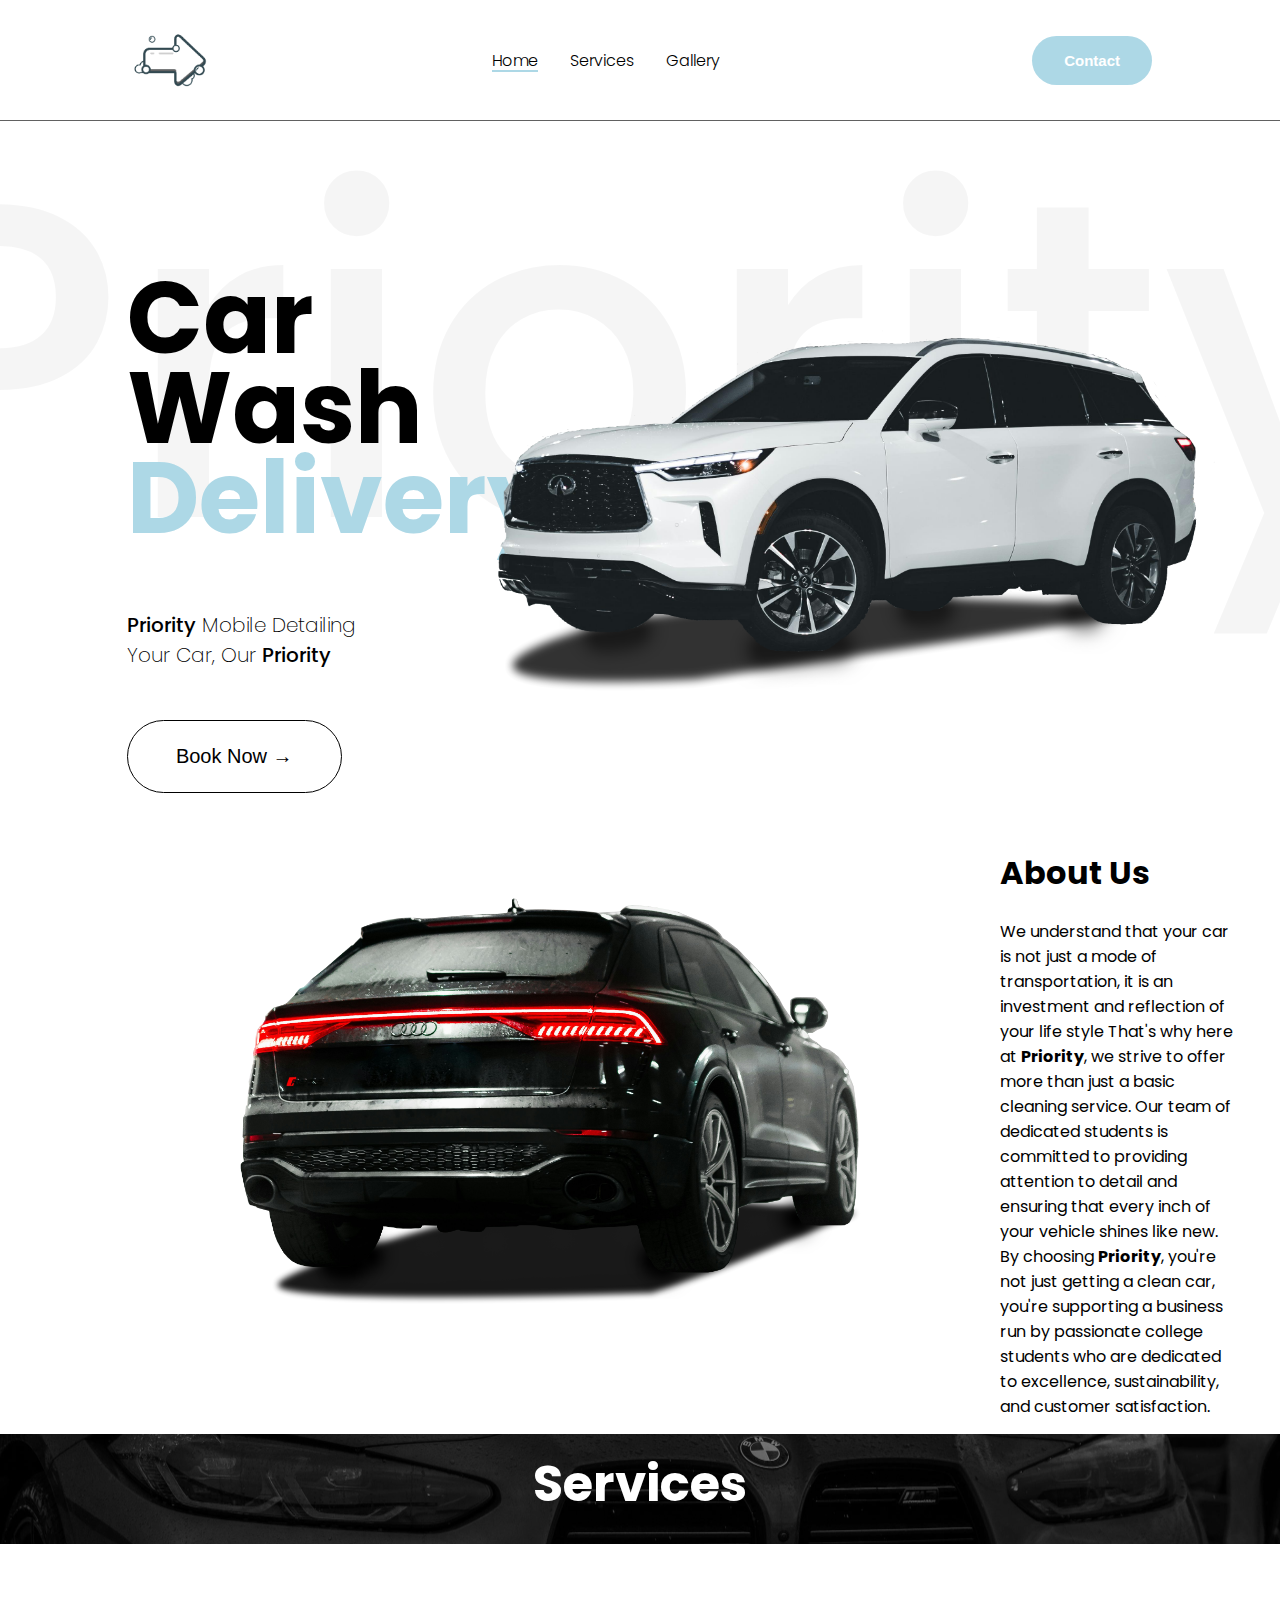
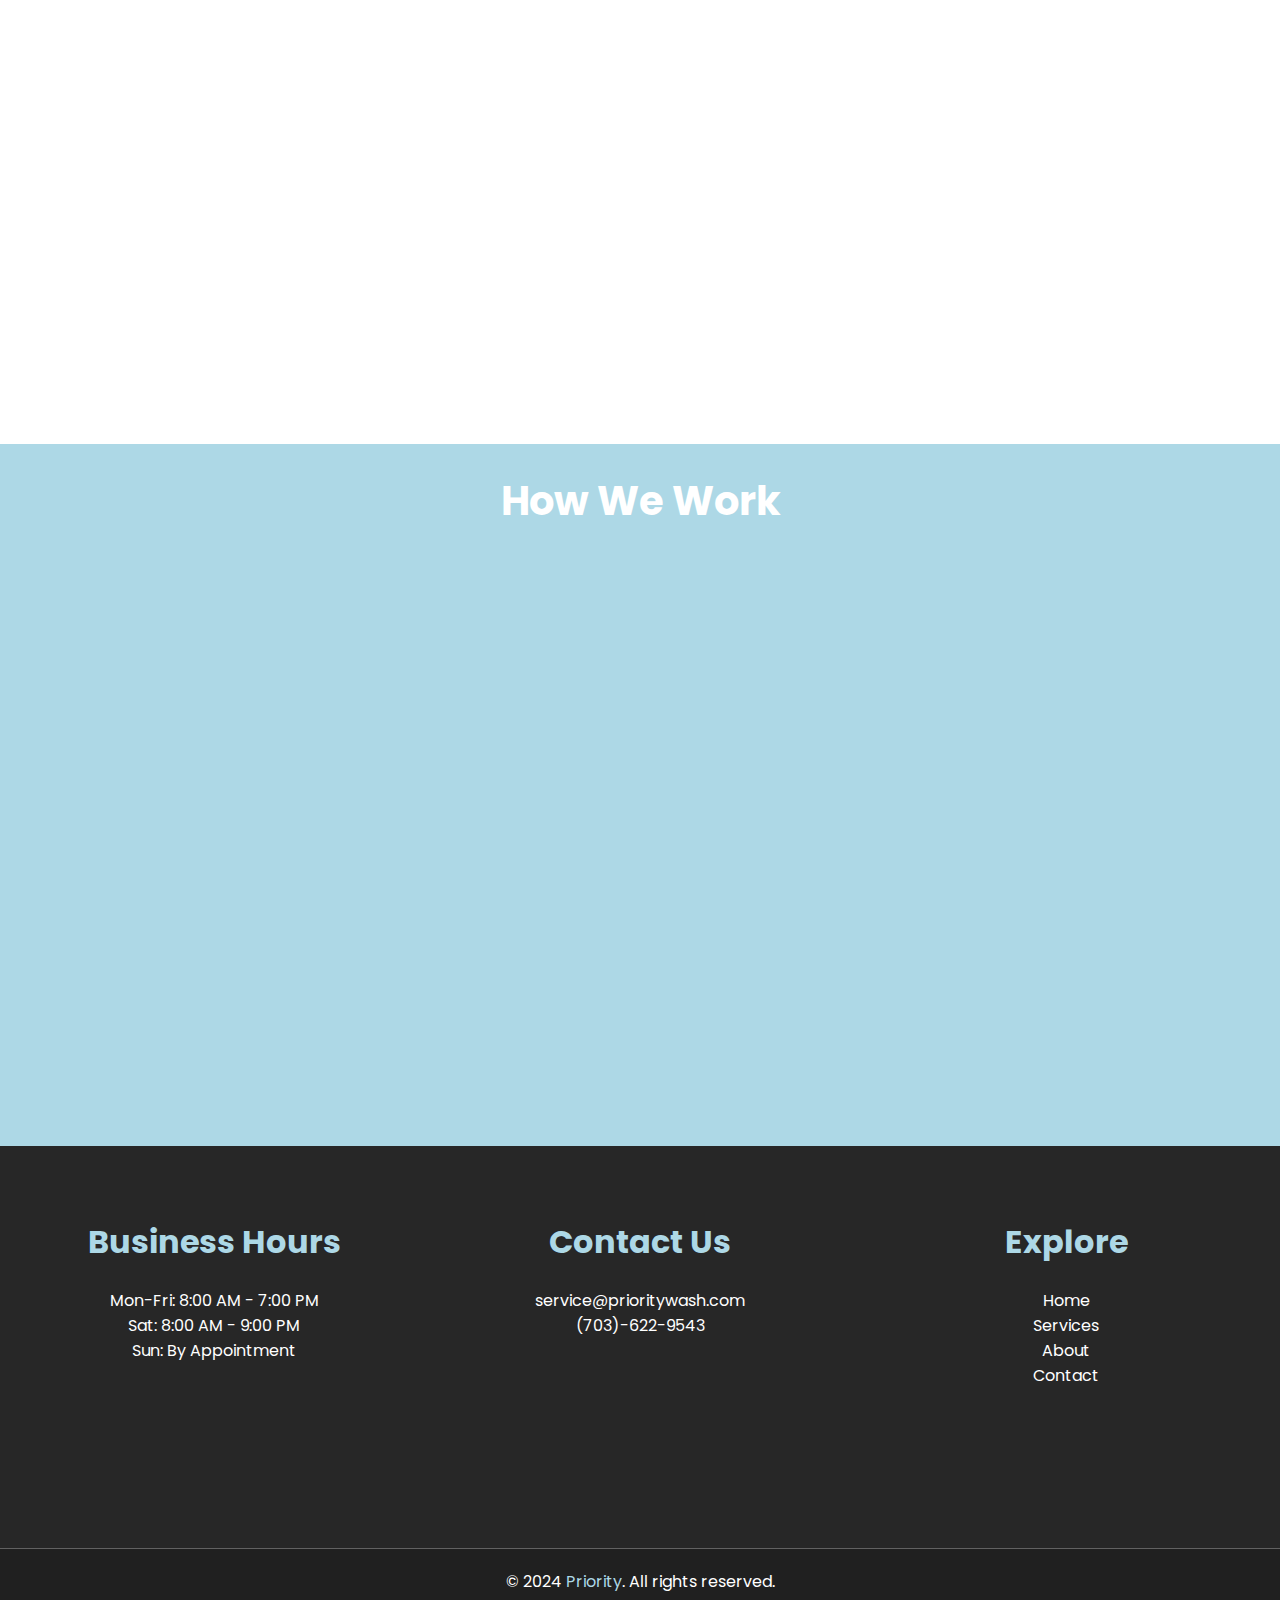
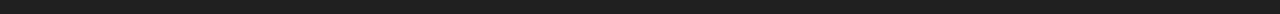
==== commit a3c03bf9: "Add files via upload" ====
--- a/index.html
+++ b/index.html
@@ -1,6 +1,7 @@
 <!DOCTYPE html>
 <html lang="en">
 <head>
+    <link rel="shortcut icon" type="x-icon" href="Assets/logo-transparent.png">
     <meta charset="UTF-8">
     <meta name="viewport" content="width=device-width, initial-scale=1.0">
     <title>Priority Wash</title>
@@ -8,21 +9,30 @@
     <link rel="preconnect" href="https://fonts.gstatic.com" crossorigin>
     <link href="https://fonts.googleapis.com/css2?family=Poppins:ital,wght@0,100;0,200;0,300;0,400;0,500;0,600;0,700;0,800;0,900;1,100;1,200;1,300;1,400;1,500;1,600;1,700;1,800;1,900&display=swap" rel="stylesheet">
     <link rel="stylesheet" href="styles.css">
+    <script defer src="index.js"></script>
 </head>
 <body>
     <header class="header">
         <div class="background-text">Priority</div>
-        <nav>
-            <ul>
-                <li class="current"><a href="index.html">Home</a></li>
-                <li><a href="pages/services/services.html">Services</a></li>
-                <li><a href="pages/about/about.html"> Gallery</a></li>
-                <li><a href="pages/book/book.html"> Contact</a></li>
-            </ul>
-        </nav>
+        <div class="nav-plus">
+            <img src="Assets/trans-arrow.png" alt="">
+            <input type="checkbox" id="menu-toggle">
+            <label for="menu-toggle" class="menu-icon">
+                <span></span>
+                <span></span>
+            </label>
+            <nav>
+                <ul>
+                    <li class="current"><a href="index.html">Home</a></li>
+                    <li><a href="pages/services/services.html">Services</a></li>
+                    <li><a href="pages/about/about.html"> Gallery</a></li>
+                </ul>
+            </nav>
+            <button onclick="window.location.href='pages/book/book.html'">Contact</button>
+        </div>
         <div class="line"></div>
         <div class="header-container">
-            <div class = "header-item">
+            <div class = "header-item hidden">
                 <h1>
                     Car Wash <br><span class="delivery-text">Delivery</span>
                 </h1>
@@ -40,10 +50,10 @@
     </header>
     <section class="about">
         <div class="about-container">
-            <div class="about-item">
+            <div class="about-item hidden">
                 <img src="Assets/about-2.png" alt="">
             </div>
-            <div class="about-item">
+            <div class="about-item hidden">
                 <h1>
                     About Us
                 </h1>
@@ -63,7 +73,7 @@
                 </h1>
             </div>
         </div>
-        <div class="services-container">
+        <div class="services-container hidden">
             <div class="services-wrapper">
                 <img src="Assets/service1.jpg" alt="">
                 <button class="s-overlay" onclick="window.location.href='pages/services/services.html'">Priority Exterior</button>
@@ -82,7 +92,7 @@
         <h1>
             How We Work
         </h1>
-        <div class="process-container">
+        <div class="process-container hidden">
             <div class="process-item">
                 <h2>
                     1
@@ -120,7 +130,7 @@
     </section>
     <footer>
         <div class="footer-container">
-            <div class = "business">
+            <div class = "footer-item">
                 <h1>
                     Business Hours
                 </h1>
@@ -130,16 +140,16 @@
                     <span class="hover-footer">Sun: By Appointment <br></span>
                 </p>
             </div>
-            <div class ="contact">
+            <div class ="footer-item">
                 <h1>
                     Contact Us
                 </h1>
                 <p>
-                    <span class="hover-footer">justinnguyen3022@gmail.com <br></span>
-                    <span class="hover-footer">(516)-838-3139<br></span>
+                    <span class="hover-footer">service@prioritywash.com <br></span>
+                    <span class="hover-footer">(703)-622-9543<br></span>
                 </p>
             </div>
-            <div class = "explore">
+            <div class = "footer-item">
                 <h1>
                     Explore
                 </h1>
--- a/styles.css
+++ b/styles.css
@@ -5,19 +5,39 @@
     margin: 0;
     padding: 0;
 }
+.hidden{
+    opacity: 0;
+    transform: translateX(-25%);
+    transition: all 1s;
+}
+.show{
+    opacity: 1;
+    transform: translateX(0);
+}
+.nav-plus{
+    display: flex;
+    justify-content: space-between;
+    align-items: center;
+    padding: 30px 10%;
+}
+.nav-plus img{
+    height: 60px;
+    padding: 0;
+    margin: 0;
+}
 ul {
     margin: 0;
     text-align: center;
     padding: 0;
     list-style-type: none;
-    padding-bottom: 2rem;
+    padding-bottom: 1rem;
 }
 
 li {
     display: inline-block;
     margin-right: 2rem;
     font-weight: 300;
-    margin-top: 2rem;
+    margin-top: 1rem;
 }
 
 ul a {
@@ -51,6 +71,46 @@
 ul li.current a::after {
     transform: scaleX(1);
     transform-origin: bottom left;
+}
+.nav-plus button{
+    padding: 1rem 2rem;
+    border-radius: 3rem;
+    font-weight: 600;
+    font-size: 15px;
+    border: none;
+    color: white;
+    background-color: lightblue;
+    transition: all 0.5s;
+    cursor: pointer;
+}
+
+.nav-plus button:hover{
+    background-color: rgb(131, 172, 184);
+    color: white;
+    border: none;
+}
+
+#menu-toggle {
+    display: none;
+}
+
+.menu-icon {
+    display: none;
+    flex-direction: column;
+    cursor: pointer;
+    z-index: 101;
+}
+
+.menu-icon span {
+    height: 3px;
+    width: 25px;
+    border-radius: 20px;
+    background: #000;
+    margin: 2px 0;
+    transition: 0.4s;
+}
+nav ul {
+    display: flex;
 }
 .line{
     border-bottom: 1px solid rgb(97, 97, 97);
@@ -245,7 +305,8 @@
     padding: 1px;
     color: white;
     display: flex;
-    justify-content: space-evenly;
+    justify-content: space-around;
+    text-align: center;
     padding-top: 4%;
 }
 .hover-footer{
@@ -254,24 +315,13 @@
 .hover-footer:hover{
     color: lightblue;
 }
-.business h1{
+.footer-item{
+    flex: 1;
+}
+.footer-item h1{
     color: lightblue;
 }
-.business p{
-    color: white;
-    line-height: 30px;
-}
-.contact h1{
-    color: lightblue;
-}
-.contact p{
-    color: white;
-    line-height: 30px;
-}
-.explore h1{
-    color: lightblue;
-}
-.explore p{
+.fotter-item p{
     color: white;
     line-height: 30px;
 }
@@ -292,6 +342,76 @@
     .header{
         height: 40rem;
     }
+    .nav-plus{
+        height: 15px;
+    }
+    .menu-icon {
+        display: flex;
+    }
+
+    nav {
+        display: none;
+        flex-direction: column;
+        justify-content: center;
+        align-items: center;
+        position: fixed;
+        top: 0;
+        left: 0;
+        width: 100%;
+        height: 100%;
+        background: lightblue;
+        z-index: 100; 
+        transform: translateX(-100%);
+        transition: transform 0.5s ease-in-out;
+    }
+
+    nav ul {
+        display: flex;
+        flex-direction: column;
+        justify-content: center;
+        align-items: center;
+    }
+
+    nav ul li {
+        margin: 1rem 0;
+    }
+
+    nav ul li a {
+        color: white;
+        font-size: 2rem;
+        text-decoration: none;
+    }
+
+    .nav-plus button {
+        display: none;
+        background-color: white;
+        color: lightblue;
+        position: fixed;
+        bottom: 10rem;
+        left: 50%;
+        transform: translateX(-50%);
+        width: 60%;
+        max-width: 400px;
+        z-index: 102;
+    }
+
+    #menu-toggle:checked ~ nav {
+        display: flex;
+        transform: translateX(0); 
+    }
+
+    #menu-toggle:checked ~  button {
+        display: inline-block; 
+    }
+
+    #menu-toggle:checked + .menu-icon span:nth-child(1) {
+        transform: rotate(-45deg) ;
+    }
+
+    #menu-toggle:checked + .menu-icon span:nth-child(2) {
+        transform: rotate(45deg) translate(-5px, -5px);
+    }
+
     .header-container{
         display: flex;
         flex-direction: column;
@@ -346,7 +466,7 @@
     }
     .background-text {
         position: absolute;
-        top: 20%;
+        top: 25%;
         left: 50%;
         font-size: 110px;
         font-weight: 500;
@@ -592,7 +712,7 @@
         }
         .background-text {
             position: absolute;
-            top: 20%;
+            top: 25%;
             left: 50%;
             font-size: 110px;
             font-weight: 500;
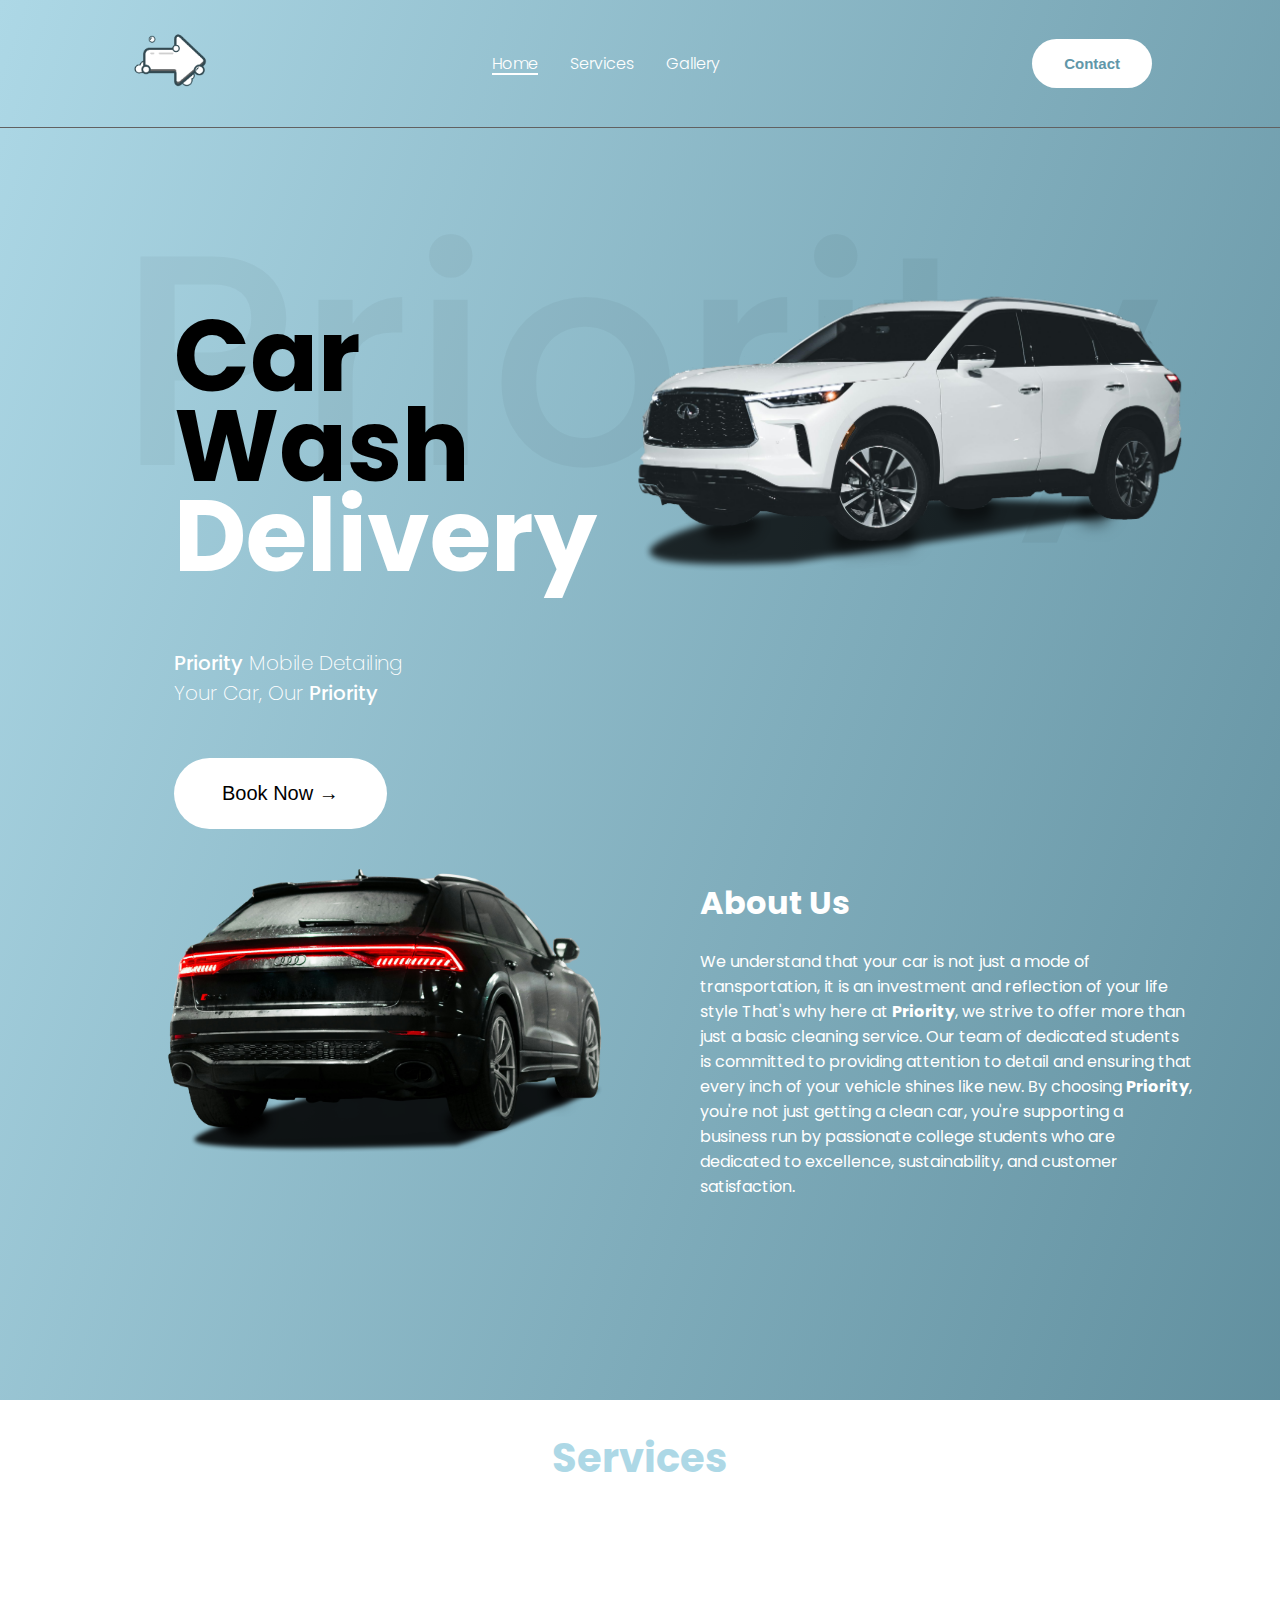
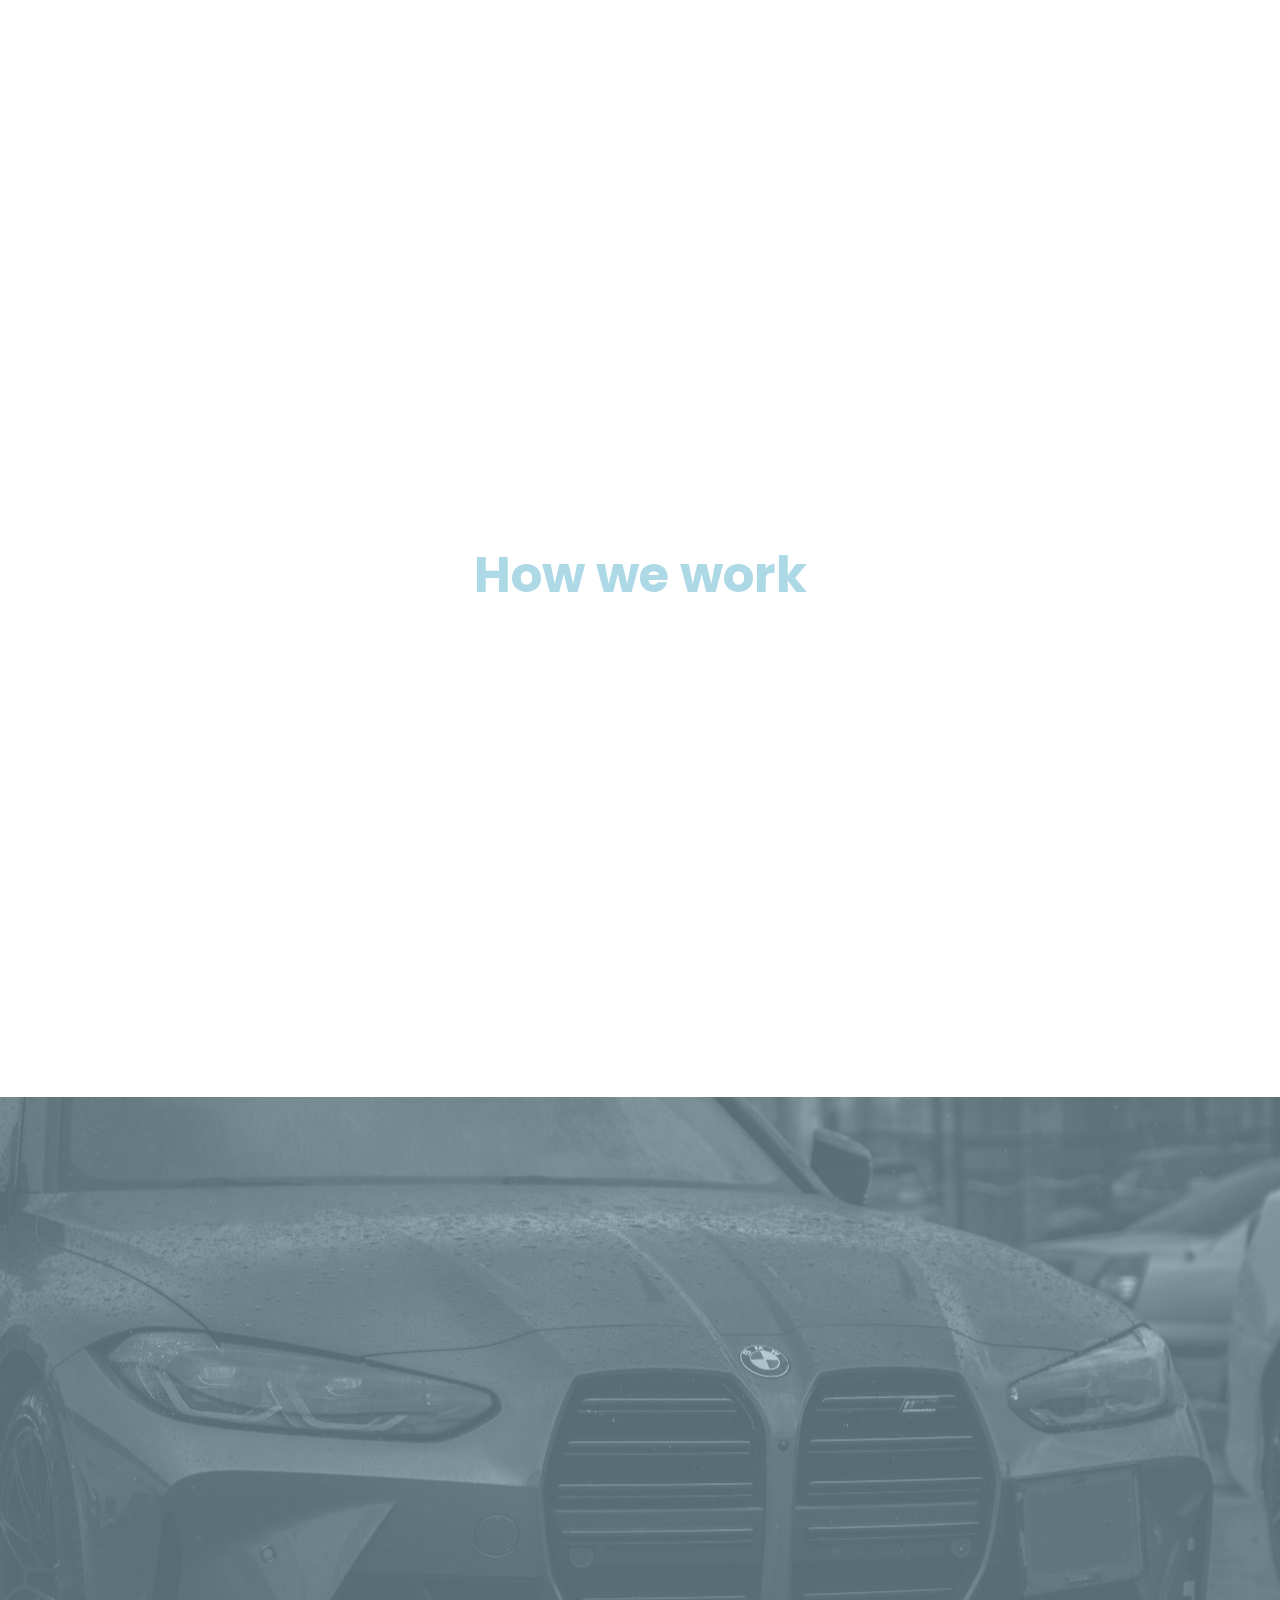
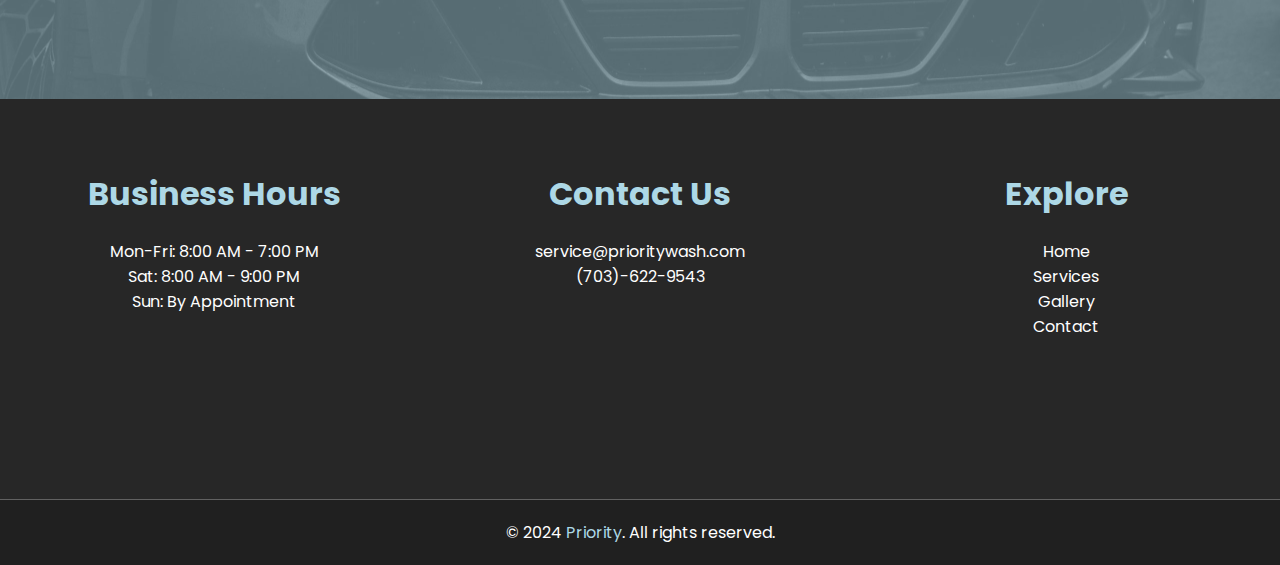
==== commit c19cbcbf: "Add files via upload" ====
--- a/index.html
+++ b/index.html
@@ -1,7 +1,7 @@
 <!DOCTYPE html>
 <html lang="en">
 <head>
-    <link rel="shortcut icon" type="x-icon" href="Assets/logo-transparent.png">
+    <link rel="shortcut icon" type="x-icon" href="Assets/favicon.ico">
     <meta charset="UTF-8">
     <meta name="viewport" content="width=device-width, initial-scale=1.0">
     <title>Priority Wash</title>
@@ -15,7 +15,7 @@
     <header class="header">
         <div class="background-text">Priority</div>
         <div class="nav-plus">
-            <img src="Assets/trans-arrow.png" alt="">
+            <a href="index.html"><img src="Assets/trans-arrow.png" alt=""></a>
             <input type="checkbox" id="menu-toggle">
             <label for="menu-toggle" class="menu-icon">
                 <span></span>
@@ -66,67 +66,95 @@
         </div>
     </section>
     <section class="services">
-        <div class="services-header">
-            <div class="services-overlay">
-                <h1>
-                    Services
-                </h1>
-            </div>
-        </div>
+        <h1>
+            Services
+        </h1>
         <div class="services-container hidden">
-            <div class="services-wrapper">
-                <img src="Assets/service1.jpg" alt="">
-                <button class="s-overlay" onclick="window.location.href='pages/services/services.html'">Priority Exterior</button>
-            </div>
-            <div class="services-wrapper">
-                <img src="Assets/service2.jpg" alt="">
-                <button class="s-overlay" onclick="window.location.href='pages/services/services.html'">Premium Wash</button>
-            </div>
-            <div class="services-wrapper">
-                <img src="Assets/service3.jpg" alt="">
-                <button class="s-overlay" onclick="window.location.href='pages/services/services.html'">Detail</button>
-            </div>
-        </div>
-    </section>
-    <section class="process">
-        <h1>
-            How We Work
-        </h1>
-        <div class="process-container hidden">
-            <div class="process-item">
+            <div class="services-item">
                 <h2>
                     1
                 </h2>
                 <h3>
-                    Call Up Our Team
+                    Speed Wash
                 </h3>
                 <p>
-                    We operate in various areas in the DMV with on the go transportation and around the clock customer service.
+                    Our base Speed Wash package offers a basic exterior cleaning, including Pressure Wash, Foam Wash, Tire Clean, Window Clean, and Drying Service. Enjoy a thorough exterior cleaning at an unbeatable price.
                 </p>
             </div>
-            <div class="process-item">
+            <div class="services-item">
                 <h2>
                     2
                 </h2>
                 <h3>
-                    Choose A Package
+                    Priority Package
                 </h3>
                 <p>
-                    <strong>Priority</strong> offers 4 distinct packages.  A priority package that includes only exterior washing and premium and detail packages for both interior and exterior washing.
+                    Our Priority packages offer an interioro and exterior option.  This offers an elavated level of cleaning with more services including protectants and coatings. Experience premium care without compromise.
                 </p>
             </div>
-            <div class="process-item">
+            <div class="services-item">
                 <h2>
                     3
                 </h2>
                 <h3>
-                    Experience A Clean Car!
+                    Full Detail
                 </h3>
                 <p>
-                    Our duty is to get your car on the road with the cleanest, shinest car without any hassle.  Our team will dedicate their time and effort to ensure your vehicle will be handled with care and look brand new!
+                    Elevate your driving experience with our Full Detail package, curated to rejuvenate both the interior and exterior of your vehicle. Experience automotive perfection, tailored for those who demand nothing but the best.
                 </p>
             </div>
         </div>
+    </section>
+    <section class="process-header">
+        <h1>
+            How we work
+        </h1>
+    </section>
+    <section class="process">
+        <div class="item-1 hidden">
+            <div class="circle">
+                <img src="Assets/phone-solid.svg" alt="Icon" class="icon">
+            </div>
+            <h1>
+                Call Up Our Team
+            </h1>
+            <p>We operate in various areas in the DMV with on the go transportation and around the clock customer service.</p>
+        </div>
+        <div class="item-1 hidden">
+            <div class="circle">
+                <img src="Assets/cube-solid.svg" alt="Icon" class="icon">
+            </div>
+            <h1>
+                Choose A Package
+            </h1>
+            <p><strong>Priority</strong> offers 4 distinct packages.  A priority package that includes only exterior washing and premium and detail packages for both interior and exterior washing.</p>
+        </div>
+        <div class="item-1 hidden">
+            <div class="circle">
+                <img src="Assets/check-solid.svg" alt="Icon" class="icon">
+            </div>
+            <h1>
+                Experience A Clean Car!
+            </h1>
+            <p>Our duty is to get your car on the road with the cleanest, shinest car without any hassle.  Our team will dedicate their time and effort to ensure your vehicle will be handled with care and look brand new!</p>
+        </div>
+    </section>
+    </section>
+    <section class="call-to-action">
+        <div class="call-background">
+            <div class="call-overlay">
+                <p class="hidden">
+                    Want a clean car?
+                </p>
+                <h1 class="hidden">
+                    What Are You Waiting For? <br>
+                </h1>
+                <button class="hidden" onclick="window.location.href='pages/book/book.html'">
+                    Contact Us
+                </button>
+            </div>
+        </div>
+
     </section>
     <footer>
         <div class="footer-container">
@@ -154,10 +182,10 @@
                     Explore
                 </h1>
                 <p>
-                    <span class="hover-footer">Home</span> <br>
-                    <span class="hover-footer">Services</span> <br>
-                    <span class="hover-footer">About</span> <br>
-                    <span class="hover-footer">Contact</span>
+                    <span class="hover-footer"> <a href="index.html">Home</a></span> <br>
+                    <span class="hover-footer"> <a href="pages/services/services.html">Services</a></span> <br>
+                    <span class="hover-footer"> <a href="pages/about/about.html">Gallery</a></span> <br>
+                    <span class="hover-footer"> <a href="pages/book/book.html">Contact</a></span>
                 </p>
             </div>
         </div>
--- a/styles.css
+++ b/styles.css
@@ -1,5 +1,5 @@
 body {
-    background: rgb(255, 255, 255);
+    background-image: linear-gradient(to bottom right, lightblue, rgb(63, 111, 127));
     color: black;
     font-family: 'Poppins', sans-serif;
     margin: 0;
@@ -44,6 +44,7 @@
     text-decoration: none;
     color: rgb(0, 0, 0);
     position: relative;
+    color: white;
 }
 
 ul a:hover{
@@ -55,7 +56,7 @@
     position: absolute;
     width: 100%;
     height: 2px; 
-    background-color: lightblue; 
+    background-color: white; 
     bottom: 0;
     left: 0;
     transform: scaleX(0);
@@ -78,8 +79,8 @@
     font-weight: 600;
     font-size: 15px;
     border: none;
-    color: white;
-    background-color: lightblue;
+    color: rgb(97, 151, 169);
+    background-color: rgb(255, 255, 255);
     transition: all 0.5s;
     cursor: pointer;
 }
@@ -141,6 +142,7 @@
     font-size: 20px;
     padding-bottom: 30px;
     font-weight: 200;
+    color: white;
 }
 .header-item .priority{
     font-weight: 500;
@@ -151,7 +153,7 @@
     border-radius: 3rem;
     font-weight: 200;
     font-size: 20px;
-    border: 1px solid rgb(0, 0, 0);
+    border: none;
     background-color: white;
     transition: all 0.5s;
     cursor: pointer;
@@ -162,7 +164,7 @@
     border: none;
 }
 .delivery-text{
-    color: lightblue;
+    color: white;
 }
 .header-item img{
     width: 900px;
@@ -181,13 +183,13 @@
 
 .about{
     height: 600px;
-    background-color: rgb(255, 255, 255);
 }
 .about-container{
     display: flex;
 }
 .about-item{
     flex: 1;
+    color: white;
 }
 .about-item h1{
     padding-top: 10%;
@@ -200,104 +202,168 @@
     padding: 5%;
 }
 
-
 .services{
-    background-color: rgb(255, 255, 255);
-    height: 610px;
-}
-.services-header{
-    height: 110px;
-    background-image: url(Assets/service-header.jpg);
-    background-position: center;
-    background-size: cover;
-    filter: grayscale(100%);
-}
-.services-overlay{
-    width: 100%;
-    height: 100%;
-    background-color: rgba(0, 0, 0, 0.4); 
-    text-align: center;
-    color: white;
-}
-.services-overlay h1{
-    font-size: 50px;
-    padding-top: 1%;
+    height: 700px;
+    background-color: white;
+    padding: 1px;
+}
+.services h1{
+    text-align: center;
+    font-size: 40px;
+    color: lightblue;
 }
 .services-container{
-    display: grid;
-    grid-template-columns: repeat(3,1fr);
-    gap: 1rem;
-}
-
-.services-wrapper{
-    position: relative;
-}
-.services-wrapper img {
-    width: 100%;
-    height: 500px;
-    object-fit: cover;
-}
-.s-overlay {
-    border: none;
-    cursor: pointer;
-    position: absolute;
-    top: 0;
-    left: 0;
-    width: 100%;
-    height: 500px;
-    background-color: rgba(0, 0, 0, 0.7); 
-    color: white;
-    display: flex;
-    justify-content: center;
-    align-items: center;
-    font-size: 20px;
-    font-weight: 700;
-    opacity: 0; 
-    transition: all 0.4s ease;
-}
-.services-wrapper:hover .s-overlay {
-    opacity: 1; 
-}
-
-.process{
-    height: 700px;
-    background-color: lightblue;
-    color: white;
-    padding: 1px;
-}
-.process h1{
-    text-align: center;
-    font-size: 40px;
-}
-.process-container{
-    display: flex;
-}
-.process-item{
+    display: flex;
+}
+.services-item{
     flex: 1;
     height: 450px;
     margin: 0 20px;
     border-radius: 20px;
-    background-color: rgb(145, 183, 196);
+    background-color: lightblue;
+    color: white;
     text-align: center;
     transition: all 0.5s;
 }
-.process h2{
+.services h2{
     font-size: 80px;
     font-weight: 700;
     color: transparent;
     -webkit-text-stroke: 2px white;
     margin: 0;
 }
-.process h3{
+.services h3{
     margin: 0;
 }
-.process p{
+.services p{
     padding: 5%;
 }
-.process-item:hover{
+.services-item:hover{
     transform: scale(1.1);
 }
-
+.process-header {
+    text-align: center;
+    padding: 1px;
+    background-color: white;
+}
+
+.process-header h1{
+    color: lightblue;
+    font-size: 50px;
+}
+
+.process{
+    height: 400px;
+    margin: 0px;
+    padding-top: 50px;
+    display: flex;
+    justify-content: center;
+    background-color: white;
+}
+.circle {
+    display: flex;
+    justify-content: center;
+    width: 100px; 
+    height: 100px;
+    border-radius: 50%; 
+    background-color: white;
+    border: 1px solid;
+    transition: ease 0.3s;
+}
+.circle img{
+    width: 50px;
+}
+.circle:hover{
+    background-color: lightblue;
+    border: none;
+    transform: scale(1.2);
+    color: white;
+}
+
+.circle:hover .icon {
+    filter: invert(100%); 
+  }
+.item-1{
+    flex: 1;
+    display: flex;
+    flex-direction: column;
+    place-items: center;
+    text-align: center;
+}
+.item-1 p{
+    margin-left: 2%;
+    margin-right: 2%;
+    line-height: 26px;
+}
+
+.call-to-action{
+    height: 600px;
+
+
+}
+.call-background {
+    position: relative;
+    background-image: url(Assets/service-header.jpg);
+    background-size: cover;
+    background-position: center;
+    text-align: center;
+    padding: 1px;
+    margin: 0;
+    height: 100%;
+}
+
+.call-background::before {
+    content: "";
+    position: absolute;
+    top: 0;
+    left: 0;
+    width: 100%;
+    height: 100%;
+    background-image: inherit;
+    background-size: inherit;
+    background-position: inherit;
+    filter: grayscale(100%);
+    z-index: 0; 
+}
+
+.call-overlay {
+    position: absolute;
+    top: 0;
+    left: 0;
+    width: 100%;
+    height: 100%;
+    background-color: rgba(173, 216, 230, 0.5); 
+    color: white;
+    padding: 0px;
+}
+.call-overlay h1{
+    font-size: 60px;
+    padding: 0;
+    margin: 0;
+
+}
+.call-overlay p{
+    font-size: 30px;
+    margin-top: 10%;
+    padding: 0;
+}
+.call-overlay button{
+    margin-top: 40px;
+    padding: 1.5rem 3rem;
+    border-radius: 3rem;
+    font-weight: 600;
+    font-size: 15px;
+    border: none;
+    color: lightblue;
+    background-color: white;
+    transition: all 0.5s;
+    cursor: pointer;
+}
+
+.call-overlay button:hover{
+    background-color: rgb(232, 232, 232);
+    border: none;
+}
 
 .footer-container{
     height: 350px;
@@ -311,6 +377,14 @@
 }
 .hover-footer{
     transition: all 0.3s;
+}
+.hover-footer a{
+    text-decoration: none;
+    color: white;
+    transition: all 0.3s;
+}
+.hover-footer a:hover{
+    color: lightblue;
 }
 .hover-footer:hover{
     color: lightblue;
@@ -476,11 +550,9 @@
       }
 
       .about{
-        height: 400px;
-        background-color: rgb(255, 255, 255);
+        height: 500px;
     }
     .about-container{
-        display: flex;
         flex-direction: column;
     }
     .about-item{
@@ -503,105 +575,62 @@
         width: 0px;
     }
 
-
     .services{
-        background-color: rgb(255, 255, 255);
-        height: 1000px;
-    }
-    .services-header{
-        height: 110px;
-        background-image: url(Assets/service-header.jpg);
-        background-position: center;
-        background-size: cover;
-        filter: grayscale(100%);
-    }
-    .services-overlay{
-        width: 100%;
-        height: 100%;
-        background-color: rgba(0, 0, 0, 0.4); 
-        text-align: center;
-        color: white;
-    }
-    .services-overlay h1{
-        font-size: 50px;
-        padding-top: 1%;
-    }
-    .services-container{
-        display: grid;
-        grid-template-columns: repeat(1,1fr);
-        gap: 1px;
-    }
-    
-    .services-wrapper{
-        position: relative;
-    }
-    .services-wrapper img {
-        width: 100%;
-        height: 300px;
-        object-fit: cover;
-    }
-    .s-overlay {
-        border: none;
-        cursor: pointer;
-        position: absolute;
-        top: 0;
-        left: 0;
-        width: 100%;
-        height: 300px;
-        background-color: rgba(0, 0, 0, 0.7); 
-        color: white;
-        display: flex;
-        justify-content: center;
-        align-items: center;
-        font-size: 20px;
-        font-weight: 700;
-        opacity: 0; 
-        transition: all 0.4s ease;
-    }
-    .services-wrapper:hover .s-overlay {
-        opacity: 1; 
-    }
-    
-    .process{
-        height: 1220px;
-        background-color: lightblue;
-        color: white;
-        padding: 1px;
-    }
-    .process h1{
-        text-align: center;
-        font-size: 40px;
-    }
-    .process-container{
-        display: flex;
-        flex-direction: column;
-        width: 100%;
-    }
-    .process-item{
-        flex: 1;
-        height: 450px;
-        border-radius: 20px;
-        background-color: rgb(145, 183, 196);
-        text-align: center;
-        margin: 20px;
-        transition: all 0.5s;
-    }
-    .process h2{
-        font-size: 80px;
-        font-weight: 700;
-        color: transparent;
-        -webkit-text-stroke: 2px white;
-        margin: 0;
-    }
-    .process h3{
-        margin: 0;
-    }
-    .process p{
-        padding: 5%;
-    }
-    .process-item:hover{
-        transform: scale(1.1);
-    }
+    height: 1400px;
+}
+.services h1{
+    text-align: center;
+    font-size: 40px;
+    color: lightblue;
+}
+.services-container{
+    flex-direction: column;
+}
+.services-item{
+    padding: 2%;
+    margin-top: 2%;
+}
+
+.services-item:hover{
+    transform: scale(1);
+}
+
+.process{
+    height: 1200px;
+    flex-direction: column;
+    justify-content: center;
+    background-color: white;
+}
+.circle {
+    width: 100px; 
+    height: 100px;
+    border-radius: 50%; 
+    background-color: white;
+    border: 1px solid;
+    transition: ease 0.3s;
+}
+.circle h1{
+    font-size: 35px;
+}
+.circle:hover{
+    background-color: lightblue;
+    border: none;
+    transform: scale(1.2);
+    color: white;
+}
+
+.item-1{
+    flex: 1;
+    display: flex;
+    flex-direction: column;
+    place-items: center;
+    text-align: center;
+}
+.item-1 p{
+    margin-left: 2%;
+    margin-right: 2%;
+    line-height: 26px;
+}
 
     .footer-container{
         height: 600px;
@@ -613,303 +642,12 @@
         justify-content: space-evenly;
         padding-top: 4%;
     }
-    .hover-footer{
-        transition: all 0.3s;
-    }
-    .hover-footer:hover{
-        color: lightblue;
-    }
-    .business h1{
-        color: lightblue;
-    }
-    .business p{
-        color: white;
-        line-height: 30px;
-    }
-    .contact h1{
-        color: lightblue;
-    }
-    .contact p{
-        color: white;
-        line-height: 30px;
-    }
-    .explore h1{
-        color: lightblue;
-    }
-    .explore p{
-        color: white;
-        line-height: 30px;
-    }
-    .copyright{
-        text-align: center;
-        margin: 0 auto;
-        padding: 20px;
-        background-color: rgb(32, 32, 32);
-        color: white;
-    }
-    .priority-footer{
-        color: lightblue;
-    }
-    .footer-line{
-        border-bottom: 1px solid rgb(97, 97, 97);
-    }
-}
-    @media (min-width: 601px) and (max-width: 899px){
-        .header{
-            height: 40rem;
-        }
-        .header-container{
-            display: flex;
-            flex-direction: column;
-            width: 100%;
-        }
-        .header-item{
-            flex:1;
-            position: relative;
-            text-align: center;
-            justify-content: center;
-        }
-        .header-item h1{
-            padding-top: 10%;
-            font-size: 50px;
-            text-align: center;
-            margin-left: 0;
-            line-height: 45px
-        }
-        .header-item p{
-            font-size: 10%;
-            padding-bottom: 30px;
-            font-weight: 200;
-            font-size: 15px;
-            margin-left: 0;
-            text-align: center;
-        }
-        .header-item .priority{
-            font-weight: 500;
-        }
-        .header-item button{
-            padding: 0.75rem 1.5rem;
-            border-radius: 3rem;
-            font-weight: 200;
-            font-size: 15px;
-            border: 1px solid rgb(0, 0, 0);
-            background-color: white;
-            transition: all 0.5s;
-            margin-left: 0;
-            cursor: pointer;
-        }
-        .header-item button:hover{
-            background-color: lightblue;
-            color: white;
-            border: none;
-        }
-        .delivery-text{
-            color: lightblue;
-        }
-        .header-item img{
-            width: 350px;
-            padding-top: 10%;
-        }
-        .background-text {
-            position: absolute;
-            top: 25%;
-            left: 50%;
-            font-size: 110px;
-            font-weight: 500;
-            transform: translate(-50%, -50%);
-            z-index: -1; 
-            color: rgba(0, 0, 0, 0.04); 
-          }
-    
-          .about{
-            height: 300px;
-            background-color: rgb(255, 255, 255);
-        }
-        .about-container{
-            display: flex;
-            flex-direction: column;
-        }
-        .about-item{
-            flex: 1;
-            text-align: center;
-            justify-content: center;
-            place-items: center;
-        }
-        .about-item h1{
-            font-size: 15px;
-            margin: 0;
-            padding: 0;
-        }
-        .about-item p{
-            font-size: 15px;
-            margin: 0;
-            padding-top: 3%;
-            padding-left: 10%;
-            padding-right: 10%;
-        }
-        .about-item img{
-            width: 0px;
-        }
-    
-    
-        .services{
-            background-color: rgb(255, 255, 255);
-            height: 1000px;
-        }
-        .services-header{
-            height: 110px;
-            background-image: url(Assets/service-header.jpg);
-            background-position: center;
-            background-size: cover;
-            filter: grayscale(100%);
-        }
-        .services-overlay{
-            width: 100%;
-            height: 100%;
-            background-color: rgba(0, 0, 0, 0.4); 
-            text-align: center;
-            color: white;
-        }
-        .services-overlay h1{
-            font-size: 50px;
-            padding-top: 1%;
-        }
-        .services-container{
-            display: grid;
-            grid-template-columns: repeat(1,1fr);
-            gap: 1px;
-        }
-        
-        .services-wrapper{
-            position: relative;
-        }
-        .services-wrapper img {
-            width: 100%;
-            height: 300px;
-            object-fit: cover;
-        }
-        .s-overlay {
-            border: none;
-            cursor: pointer;
-            position: absolute;
-            top: 0;
-            left: 0;
-            width: 100%;
-            height: 300px;
-            background-color: rgba(0, 0, 0, 0.7); 
-            color: white;
-            display: flex;
-            justify-content: center;
-            align-items: center;
-            font-size: 20px;
-            font-weight: 700;
-            opacity: 0; 
-            transition: all 0.4s ease;
-        }
-        .services-wrapper:hover .s-overlay {
-            opacity: 1; 
-        }
-        
-        .process{
-            height: 1220px;
-            background-color: lightblue;
-            color: white;
-            padding: 1px;
-        }
-        .process h1{
-            text-align: center;
-            font-size: 40px;
-        }
-        .process-container{
-            display: flex;
-            flex-direction: column;
-            width: 100%;
-        }
-        .process-item{
-            flex: 1;
-            height: 450px;
-            border-radius: 20px;
-            background-color: rgb(145, 183, 196);
-            text-align: center;
-            margin: 20px;
-            transition: all 0.5s;
-        }
-        .process h2{
-            font-size: 80px;
-            font-weight: 700;
-            color: transparent;
-            -webkit-text-stroke: 2px white;
-            margin: 0;
-        }
-        .process h3{
-            margin: 0;
-        }
-        .process p{
-            padding: 5%;
-        }
-        .process-item:hover{
-            transform: scale(1.1);
-        }
-    
-        .footer-container{
-            height: 600px;
-            background-color: rgb(39, 39, 39);
-            padding: 1px;
-            color: white;
-            display: flex;
-            flex-direction: column;
-            justify-content: space-evenly;
-            padding-top: 4%;
-        }
-        .hover-footer{
-            transition: all 0.3s;
-        }
-        .hover-footer:hover{
-            color: lightblue;
-        }
-        .business h1{
-            color: lightblue;
-        }
-        .business p{
-            color: white;
-            line-height: 30px;
-        }
-        .contact h1{
-            color: lightblue;
-        }
-        .contact p{
-            color: white;
-            line-height: 30px;
-        }
-        .explore h1{
-            color: lightblue;
-        }
-        .explore p{
-            color: white;
-            line-height: 30px;
-        }
-        .copyright{
-            text-align: center;
-            margin: 0 auto;
-            padding: 20px;
-            background-color: rgb(32, 32, 32);
-            color: white;
-        }
-        .priority-footer{
-            color: lightblue;
-        }
-        .footer-line{
-            border-bottom: 1px solid rgb(97, 97, 97);
-        }
-    }
-
-
-@media (min-width: 900px) and (max-width: 1199px) {
-    .header{
-        height: 40rem;
-    }
+
+}
+@media (min-width: 601px) and (max-width: 899px){
     .header-container{
         display: flex;
+        flex-direction: column;
         width: 100%;
     }
     .header-item{
@@ -956,14 +694,14 @@
         color: lightblue;
     }
     .header-item img{
-        width: 500px;
+        width: 350px;
         padding-top: 20%;
     }
     .background-text {
         position: absolute;
-        top: 30%;
+        top: 25%;
         left: 50%;
-        font-size: 250px;
+        font-size: 110px;
         font-weight: 500;
         transform: translate(-50%, -50%);
         z-index: -1; 
@@ -972,10 +710,9 @@
 
       .about{
         height: 400px;
-        background-color: rgb(255, 255, 255);
     }
     .about-container{
-        display: flex;
+        flex-direction: column;
     }
     .about-item{
         flex: 1;
@@ -994,106 +731,58 @@
         padding-right: 10%;
     }
     .about-item img{
-        width: 500px;
-    }
-
+        width: 0px;
+    }
 
     .services{
-        background-color: rgb(255, 255, 255);
-        height: 400px;
-    }
-    .services-header{
+    height: 1200px;
+    }
+    .services h1{
+        text-align: center;
+        font-size: 40px;
+        color: lightblue;
+    }
+    .services-container{
+        flex-direction: column;
+    }
+    .services-item{
+        padding: 2%;
+        margin-top: 2%;
+    }
+
+    .process{
+        height: 1200px;
+        flex-direction: column;
+        justify-content: center;
+        background-color: white;
+    }
+    .circle {
+        width: 100px; 
         height: 100px;
-        background-image: url(Assets/service-header.jpg);
-        background-position: center;
-        background-size: cover;
-        filter: grayscale(100%);
-    }
-    .services-overlay{
-        width: 100%;
-        height: 100%;
-        background-color: rgba(0, 0, 0, 0.4); 
-        text-align: center;
+        border-radius: 50%; 
+        background-color: white;
+        border: 1px solid;
+        transition: ease 0.3s;
+    }
+
+    .circle:hover{
+        background-color: lightblue;
+        border: none;
+        transform: scale(1.2);
         color: white;
     }
-    .services-overlay h1{
-        font-size: 50px;
-        padding-top: 1%;
-    }
-    .services-container{
-        display: grid;
-        grid-template-columns: repeat(3,1fr);
-        gap: 1px;
-    }
-    
-    .services-wrapper{
-        position: relative;
-    }
-    .services-wrapper img {
-        width: 100%;
-        height: 300px;
-        object-fit: cover;
-    }
-    .s-overlay {
-        border: none;
-        cursor: pointer;
-        position: absolute;
-        top: 0;
-        left: 0;
-        width: 100%;
-        height: 300px;
-        background-color: rgba(0, 0, 0, 0.7); 
-        color: white;
+
+    .item-1{
+        flex: 1;
         display: flex;
-        justify-content: center;
-        align-items: center;
-        font-size: 20px;
-        font-weight: 700;
-        opacity: 0; 
-        transition: all 0.4s ease;
-    }
-    .services-wrapper:hover .s-overlay {
-        opacity: 1; 
-    }
-    
-    .process{
-        height: 600px;
-        background-color: lightblue;
-        color: white;
-        padding: 1px;
-    }
-    .process h1{
-        text-align: center;
-        font-size: 40px;
-    }
-    .process-container{
-        display: flex;
-        width: 100%;
-    }
-    .process-item{
-        flex: 1;
-        height: 400px;
-        border-radius: 20px;
-        background-color: rgb(145, 183, 196);
-        text-align: center;
-        margin: 20px;
-        transition: all 0.5s;
-    }
-    .process h2{
-        font-size: 80px;
-        font-weight: 700;
-        color: transparent;
-        -webkit-text-stroke: 2px white;
-        margin: 0;
-    }
-    .process h3{
-        margin: 0;
-    }
-    .process p{
-        padding: 5%;
-    }
-    .process-item:hover{
-        transform: scale(1.1);
+        flex-direction: column;
+        place-items: center;
+        text-align: center;
+    }
+    .item-1 p{
+        margin-left: 2%;
+        margin-right: 2%;
+        line-height: 26px;
     }
 
     .footer-container{
@@ -1105,45 +794,43 @@
         flex-direction: column;
         justify-content: space-evenly;
         padding-top: 4%;
-    }
-    .hover-footer{
-        transition: all 0.3s;
-    }
-    .hover-footer:hover{
-        color: lightblue;
-    }
-    .business h1{
-        color: lightblue;
-    }
-    .business p{
-        color: white;
-        line-height: 30px;
-    }
-    .contact h1{
-        color: lightblue;
-    }
-    .contact p{
-        color: white;
-        line-height: 30px;
-    }
-    .explore h1{
-        color: lightblue;
-    }
-    .explore p{
-        color: white;
-        line-height: 30px;
-    }
-    .copyright{
-        text-align: center;
-        margin: 0 auto;
-        padding: 20px;
-        background-color: rgb(32, 32, 32);
-        color: white;
-    }
-    .priority-footer{
-        color: lightblue;
-    }
-    .footer-line{
-        border-bottom: 1px solid rgb(97, 97, 97);
+    } 
+}
+
+
+@media (min-width: 900px) and (max-width: 1199px) {
+    .header{
+        height: 600px;
+    }
+    .background-text{
+        font-size: 200px;
+    }
+    .header-item img{
+        width: 500px;
+    }
+    .header h1{
+        font-size: 50px;
+        line-height: 50px;
+    }
+    .header-item button{
+        padding: 1rem 2rem;
+    }
+    .about img{
+        width: 500px;
+    }
+    .about{
+        height: 500px;
+    }
+}
+
+@media (min-width: 1200px) and (max-width: 1500px){
+    .background-text{
+        font-size: 300px;
+    }
+    .header-item img{
+        width: 700px;
+    }
+    .about img{
+        width: 700px;
     }
 }